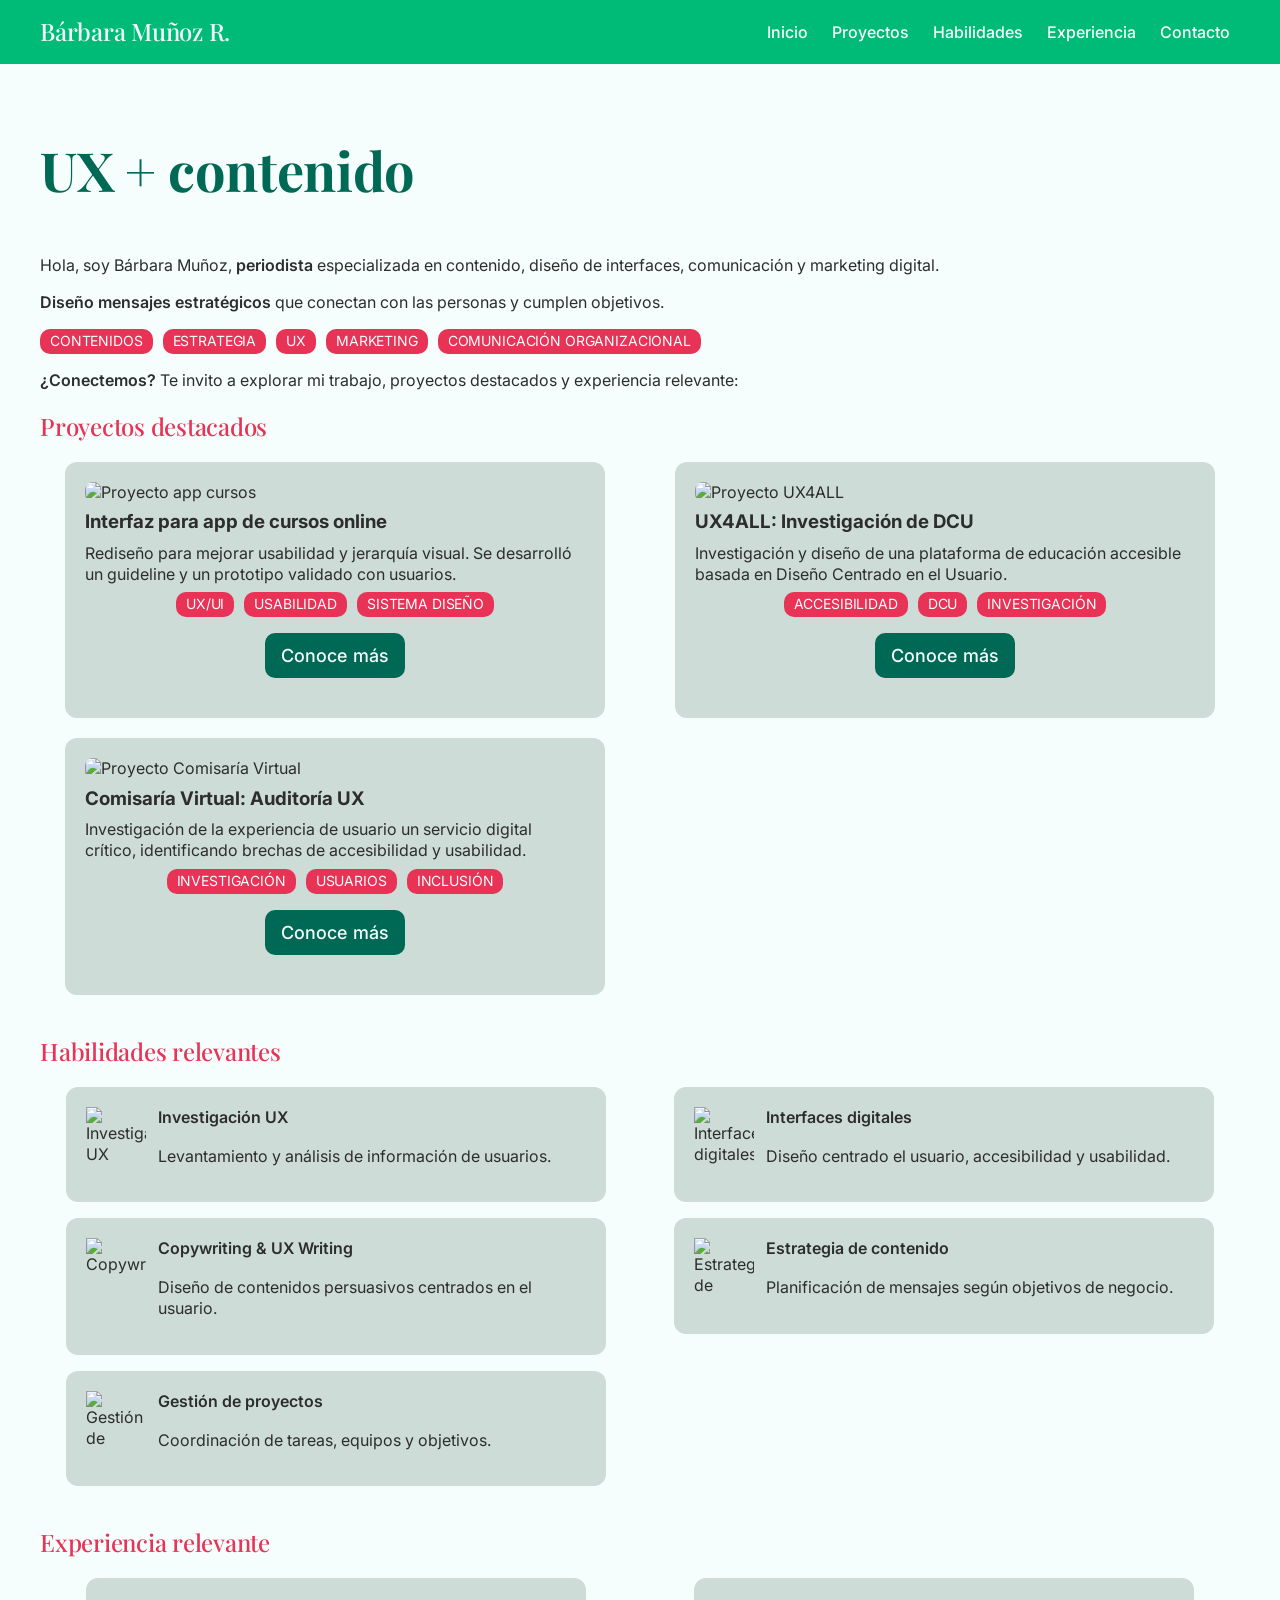
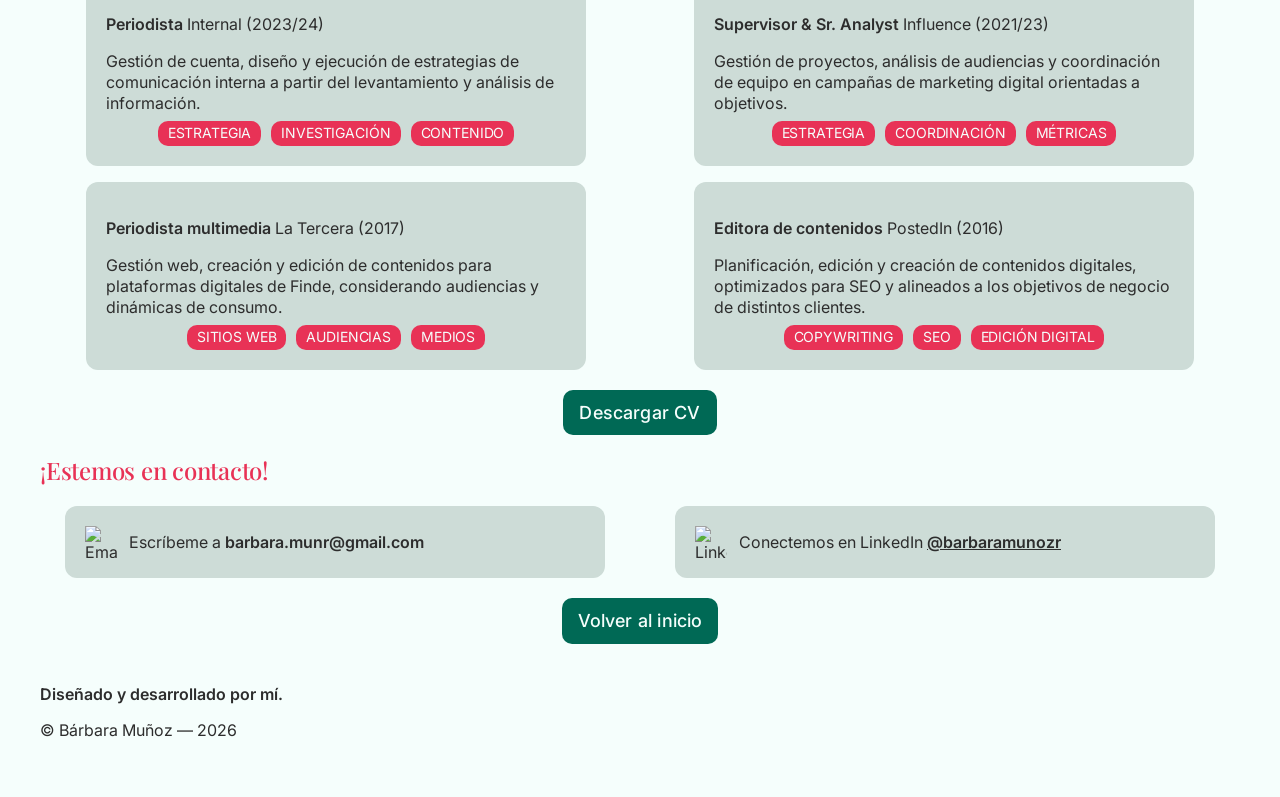
==== index.html @ 56017bea "Add files via upload" ====
<!DOCTYPE html>
<html lang="es">
<head>
    <meta charset="UTF-8">
    <meta name="viewport" content="width=device-width, initial-scale=1.0">

    <link rel="stylesheet" href="/styles.css">

 <link href="https://fonts.googleapis.com/css2?family=Playfair+Display:wght@400;500;600&display=swap" rel="stylesheet">
<link href="https://fonts.googleapis.com/css2?family=Inter:wght@400;500;600&display=swap" rel="stylesheet">
   

    <title>Portafolio de Bárbara Muñoz</title>
</head>


<body>
    <!-- HEADER -->
    <header>

        <h2>Bárbara Muñoz R.</h2>

    <button class="menu-toggle">☰</button>

    <nav class="menu">
        <a href="#">Inicio</a>
        <a href="#proyectos">Proyectos</a>
        <a href="#habilidades">Habilidades</a>
        <a href="#experiencia">Experiencia</a>
        <a href="#contacto">Contacto</a>
    </nav>

    </header>
<br>

    <article class="intro">
        <h1>UX + contenido</h1>
    </article>
        <p>
            Hola, soy Bárbara Muñoz, <strong>periodista</strong> especializada en contenido, diseño de interfaces, comunicación y marketing digital.
        </p>
        <p>
            <strong>Diseño mensajes estratégicos</strong> que conectan con las personas y cumplen objetivos.
        </p>

<ul class="etiquetas">
    <li>CONTENIDOS</li>
    <li>ESTRATEGIA</li>
    <li>UX</li>
    <li>MARKETING</li>
    <li>COMUNICACIÓN ORGANIZACIONAL</li>

</ul>

    <p><strong>¿Conectemos?</strong> Te invito a explorar mi trabajo, proyectos destacados y experiencia relevante:</p>
   


    <!-- PROYECTOS -->
    <section id="proyectos">
        <h2>Proyectos destacados</h2>

        <div class="grid-proyectos">
        <article class="tarjeta-proyecto">
            <img src="/img/modulo5.png" alt="Proyecto app cursos">
            <h3>Interfaz para app de cursos online</h3>
            <p>Rediseño para mejorar usabilidad y jerarquía visual. Se desarrolló un guideline y un prototipo validado con usuarios.</p>
            <ul class="etiquetas">
                <li>UX/UI</li>
                <li>USABILIDAD</li>
                <li>SISTEMA DISEÑO</li>
            </ul>
<button onclick="window.open('https://drive.google.com/file/d/1dMnfABKCxMQILFH2_orsp6224qKNbtXE/view', '_blank')">
  Conoce más
</button>
        </article>


              <article class="tarjeta-proyecto">
            <img src="/img/modulo3.png" alt="Proyecto UX4ALL">
            <h3>UX4ALL: Investigación de DCU</h3>
            <p>Investigación y diseño de una plataforma de educación accesible basada en Diseño Centrado en el Usuario.</p>
            <ul class="etiquetas">
                <li>ACCESIBILIDAD</li>
                <li>DCU</li>
                <li>INVESTIGACIÓN</li>
            </ul>
<button onclick="window.open('https://drive.google.com/file/d/1fn6Yfd3RJwA03Gz-AAXB3MqJQAAsEJdB/view?usp=drive_link', '_blank')">
  Conoce más
</button>
        </article>


        <article class="tarjeta-proyecto">
            <img src="/img/modulo2.png" alt="Proyecto Comisaría Virtual">
            <h3>Comisaría Virtual: Auditoría UX</h3>
            <p>Investigación de la experiencia de usuario un servicio digital crítico, identificando brechas de accesibilidad y usabilidad.</p>
            <ul class="etiquetas">
            <li>INVESTIGACIÓN</li>
                <li>USUARIOS</li>
                <li>INCLUSIÓN</li>
            </ul>
<button onclick="window.open('https://drive.google.com/file/d/1tI32Pw6n34XSpLmzoi57oPA5cVJxkvDn/view?usp=drive_link', '_blank')">
  Conoce más
</button>
        </article>
        </div>
    </section>
<br>
    <section id="habilidades">
        <h2>Habilidades relevantes</h2>
<div class="grid-habilidades">
      
 <article class="tarjeta-habilidad">
            <img src="/img/lupa.png" alt="Investigación UX">

            <div class="texto">
                <p class="nombre">Investigación UX</p>
                <p class="descripcion">Levantamiento y análisis de información de usuarios.</p>
            </div>
        </article>


    <article class="tarjeta-habilidad">
            <img src="/img/interfaz-ux.png" alt="Interfaces digitales">

            <div class="texto">
                <p class="nombre">Interfaces digitales</p>
                <p class="descripcion">Diseño centrado el usuario, accesibilidad y usabilidad.</p>
            </div>
        </article>

        <article class="tarjeta-habilidad">
            <img src="/img/comunicaciones.png" alt="Copywriting">

            <div class="texto">
                <p class="nombre">Copywriting & UX Writing</p>
                <p class="descripcion">Diseño de contenidos persuasivos centrados en el usuario.</p>
            </div>
        </article>

        <article class="tarjeta-habilidad">
            <img src="/img/planificacion.png" alt="Estrategia de contenido">

            <div class="texto">
                <p class="nombre">Estrategia de contenido</p>
                <p class="descripcion">Planificación de mensajes según objetivos de negocio.</p>
            </div>
        </article>

        <article class="tarjeta-habilidad">
            <img src="/img/management.png" alt="Gestión de proyectos">

            <div class="texto">
                <p class="nombre">Gestión de proyectos</p>
                <p class="descripcion">Coordinación de tareas, equipos y objetivos.</p>
            </div>
        </article>
    </div>
</section>
<BR>

    <!-- EXPERIENCIA -->
    <section id="experiencia">
        <h2>Experiencia relevante</h2>

        <div class="grid-experiencia">
            <article class="tarjeta tarjeta-experiencia">
        <p class="experiencia-titulo">

    Periodista <span>Internal (2023/24)</span>
        </p>
            <p>Gestión de cuenta, diseño y ejecución de estrategias de comunicación interna a partir del levantamiento y análisis de información.</p>
            <ul class="etiquetas">
                <li>ESTRATEGIA</li>
                <li>INVESTIGACIÓN</li>
                <li>CONTENIDO</li>
            </ul>
        </article>

            <article class="tarjeta tarjeta-experiencia">
        <p class="experiencia-titulo">

            Supervisor & Sr. Analyst <span>Influence (2021/23)</span></p>
            <p>Gestión de proyectos, análisis de audiencias y coordinación de equipo en campañas de marketing digital orientadas a objetivos.</p>
            <ul class="etiquetas">
                <li>ESTRATEGIA</li>
                <li>COORDINACIÓN</li>
                <li>MÉTRICAS</li>
            </ul>
        </article>

            <article class="tarjeta tarjeta-experiencia">
        <p class="experiencia-titulo">

            Periodista multimedia <span>La Tercera (2017)</span></p>
            <p>Gestión web, creación y edición de contenidos para plataformas digitales de Finde, considerando audiencias y dinámicas de consumo.</p>
            <ul class="etiquetas">
                <li>SITIOS WEB</li>
                <li>AUDIENCIAS</li>
                <li>MEDIOS</li>
            </ul>
        </article>

            <article class="tarjeta tarjeta-experiencia">
        <p class="experiencia-titulo">

            Editora de contenidos <span>PostedIn (2016)</span></p>
            <p>Planificación, edición y creación de contenidos digitales, optimizados para SEO y alineados a los objetivos de negocio de distintos clientes.</p>
            <ul class="etiquetas">
                <li>COPYWRITING</li>
                <li>SEO</li>
                <li>EDICIÓN DIGITAL</li>
            </ul>
        </article>
        </div>
    </section>

    <section>
<button onclick="location.href='https://drive.google.com/file/d/1GNaM09VNSzT05lglBmYR1rgbzAfA92Ha/view?usp=drive_link'" target="_blank">
  Descargar CV
</button>
    </section>

    <!-- CONTACTO -->

<section id="contacto">
    <h2>¡Estemos en contacto!</h2>

    <div class="grid-contacto">

        <article class="tarjeta-contacto">
            <img src="/img/gmail.png" alt="Email">
            <p>Escríbeme a <b>barbara.munr@gmail.com</b></p>
        </article>

        <article class="tarjeta-contacto">
            <img src="/img/LI-In-Bug.png" alt="LinkedIn">
            <p>
                Conectemos en LinkedIn 
                <a href="https://www.linkedin.com/in/barbaramunozr/" target="_blank">
                    <b><u>@barbaramunozr</u></b>
                </a>
            </p>
        </article>

    </div>
</section>

<button onclick="window.scrollTo(0, 0)">Volver al inicio</button>


    <!-- FOOTER -->
    <footer>

        <p><strong>Diseñado y desarrollado por mí.</strong></p>
        <p>© Bárbara Muñoz — 2026</p>
    </footer>


<script>
    const toggle = document.querySelector(".menu-toggle");
    const menu = document.querySelector(".menu");

    toggle.addEventListener("click", () => {
        menu.classList.toggle("active");
    });
</script>

</body>
</html>
---- styles.css ----
/* Body*/ 

body {
  font-family: "Inter", sans-serif;
  font-size: 16px;
  font-weight: 400;
  line-height: 1.3;
  color: #2D2D2D; 
  background-color: #F5FEFC;
margin: 0;
  min-height: 100vh;

  padding: 64px 16px 40px 16px;
 box-sizing: border-box;    
}

@media (min-width: 768px) {
  body {
    padding: 64px 40px 40px 40px;
  }
}


.b1 {
    font-family: "Inter", sans-serif;
    font-size: 16px;
    font-weight: 600; /* semibold */
    line-height: 1.3;
    letter-spacing: 0;
    color: #2D2D2D;
}

/* Header*/ 

header {
    position: fixed;
    top: 0;
    left: 0;
    width: 100%;
    height: 64px;
    background-color: #00bb77;
    z-index: 100;
    padding-left: 40px;     
    padding-right: 40px;
    box-sizing: border-box; 
    

        display: flex;
    align-items: center;
    justify-content: space-between;
    margin-bottom: 50px;


}

.menu a {
    color: #F5FEFC;
    text-decoration: none;
    font-weight: 500;
    padding: 6px 10px;
    border-radius: 8px;
    transition: all 0.2s ease-in-out;

}

.menu a:hover {
    background-color: #FF7D94;
    color: white;
}

.menu a:active {
    background-color: #00BB77;
    transform: translateY(0px);
}

.menu-toggle {
    display: none;
    font-size: 24px;
    background: none;
    color: white;
}




@media (max-width: 768px) {

    .menu {
        position: absolute;
        top: 64px;
        left: 0;
        width: 100%;
        background-color: #00bb77;

        flex-direction: column;
        align-items: center;
        gap: 16px;

        padding: 20px 0;

        display: none; /* oculto */
    }

    .menu.active {
        display: flex;
    }

    .menu-toggle {
        display: block;
    }
}


header h2 {
    color: #F5FEFC;
}


/* Intro*/ 

.intro {
  font-family: "Playfair Display", serif;
  font-size: 36px;
  font-weight: 600;
  line-height: 1.5;
  letter-spacing: -0.01em;
  color: #006955; 

}

/* Tipografía*/ 

h2, .titulo-seccion {
  font-family: "Playfair Display", serif;
  font-size: 24px;
  font-weight: 500;
  line-height: 1.3;
  letter-spacing: -0.01em;
  color: #E83256;

}

b, strong {
  font-weight: 600;
}

.etiquetas {
    list-style: none;
    padding: 0;
    margin: 0;

    display: flex;
    flex-wrap: wrap;
    gap: 10px;
}
.etiquetas li {
    font-family: "Inter", sans-serif;
    font-size: 14px;
    font-weight: 400;
    line-height: 1.2;
    letter-spacing: -0.01em;

    background-color: #E83256;
    color: #F5FEFC;

    padding: 4px 10px;
    border-radius: 10px;

    display: inline-flex;
    align-items: center;
    justify-content: center;
}
button {
  font-family: "Inter", sans-serif;
  font-size: 18px;
  font-weight: 500;
  line-height: 1.4;
  letter-spacing: 0.01em;

  background-color: #006955;
  color: #F5FEFC;

  border: none;
  padding: 10px 16px;
  border-radius: 10px;

  cursor: pointer;

  transition: all 0.2s ease-in-out;
}

button:hover {
  background-color: #FF7D94;
  transform: translateY(-2px);
}

button:active {
  background-color: #00BB77;
  transform: translateY(0px);
}

.grid-proyectos,
.grid-habilidades,
.grid-experiencia {
    gap: 20px;
        align-items: start;

}



/* Proyectos*/ 


.grid-proyectos {
    display: grid;
    grid-template-columns: repeat(auto-fit, minmax(280px, 1fr));
    gap: 20px;
}

@media (min-width: 768px) {
    .grid-proyectos {
        grid-template-columns: 1fr 1fr;
    }
}

.tarjeta-proyecto {
    background-color: #CDDCD7;

    width: 100%;
        max-width: 500px;
margin: 0 auto;

    border-radius: 12px;
    padding: 20px;

 display: flex;
    flex-direction: column;
    gap: 8px;
    
    
}

.tarjeta-proyecto h3 {
    margin: 0;
}

.tarjeta-proyecto p {
    margin: 0;
}
.tarjeta-proyecto button {
    width: fit-content;
        margin-top: 8px;
    align-self: center;

}

.tarjeta-proyecto img {
    width: 100%;
    height: 100%;
    object-fit: cover;
    border-radius: 8px;
}

.tarjeta-proyecto .etiquetas {
    justify-content: center;
}

/* Habilidades*/

.grid-habilidades {
    display: grid;
    grid-template-columns: 1fr;
    gap: 16px;
}
@media (min-width: 768px) {
    .grid-habilidades {
        grid-template-columns: 1fr 1fr;
    }
}
.tarjeta-habilidad {
    background-color: #CDDCD7;
    width: 100%;
            max-width: 500px;
margin: 0 auto;


    display: flex;
 align-items: flex-start;
     gap: 12px;

    padding: 20px;          
    border-radius: 12px;   
     
    
}

.tarjeta-habilidad img {
    width: 60px;
    height: 60px;
    flex-shrink: 0;
}

.tarjeta-habilidad .texto {
    display: flex;
    flex-direction: column;
    gap: 2px;
}

.tarjeta-habilidad .nombre {
    font-family: "Inter", sans-serif;
    font-size: 16px;
    font-weight: 600;
    line-height: 1.3;
    margin: 0;
    color: #2D2D2D;
}




/* Experiencia */

.experiencia-titulo {
    font-family: "Inter", sans-serif;
    font-size: 16px;
    font-weight: 600;
    line-height: 1.3;
    
}

.experiencia-titulo span {
    font-weight: 400;
    
}

.tarjeta-experiencia .experiencia-titulo {
    margin-bottom: 8px;
    
}

.grid-experiencia {
    display: grid;
    grid-template-columns: 1fr;
    gap: 16px;

}

@media (min-width: 768px) {
    .grid-experiencia {
        grid-template-columns: 1fr 1fr;
    }
}

.tarjeta {
    background-color: #CDDCD7;
    width: 100%;
        max-width: 500px;
margin: 0 auto;

    border-radius: 12px;
    padding: 20px;

    box-sizing: border-box;
}

.tarjeta-experiencia p {
    margin-bottom: 8px;
}

.tarjeta-experiencia .etiquetas {
    margin-top: 8px;
    justify-content: center;
}

section button {
    display: block;
    margin: 20px auto;
}


/* Contacto */

.grid-contacto {
    display: grid;
    grid-template-columns: 1fr;
    gap: 20px;
}

@media (min-width: 768px) {
    .grid-contacto {
        grid-template-columns: 1fr 1fr;
    }
}

.tarjeta-contacto {
    background-color: #CDDCD7;
    border-radius: 12px;
    padding: 20px;

    display: flex;
    align-items: center;
    gap: 12px;

    width: 100%;
    max-width: 500px;
    margin: 0 auto;
}

.tarjeta-contacto img {
    width: 32px;
    height: 32px;
}

.tarjeta-contacto p {
    margin: 0;
}

.tarjeta-contacto a {
    color: inherit;
    text-decoration: none;
    transition: color 0.2s ease;
}

.tarjeta-contacto a:hover {
    color: #FF7D94;
}

/* botón volver */


body > button {
    display: block;
    margin: 20px auto;
}

footer {
    margin-top: 40px;
}
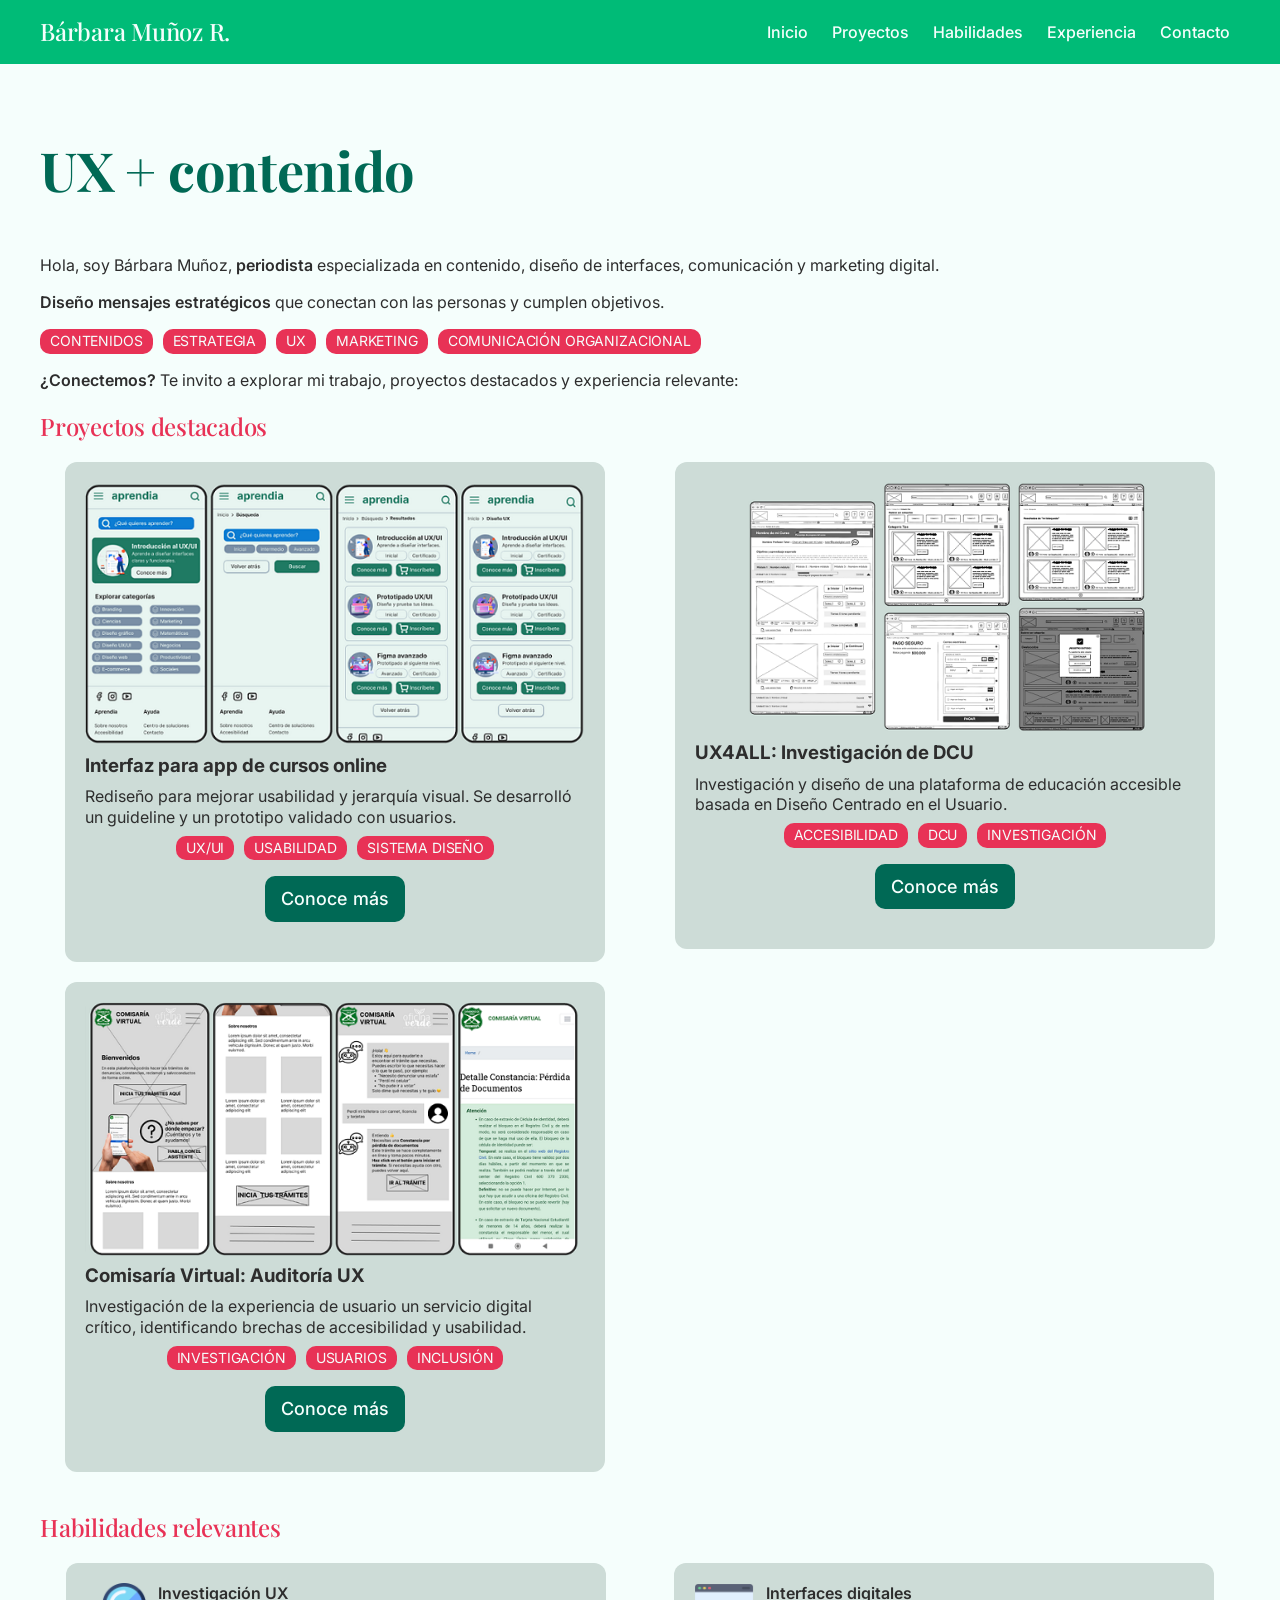
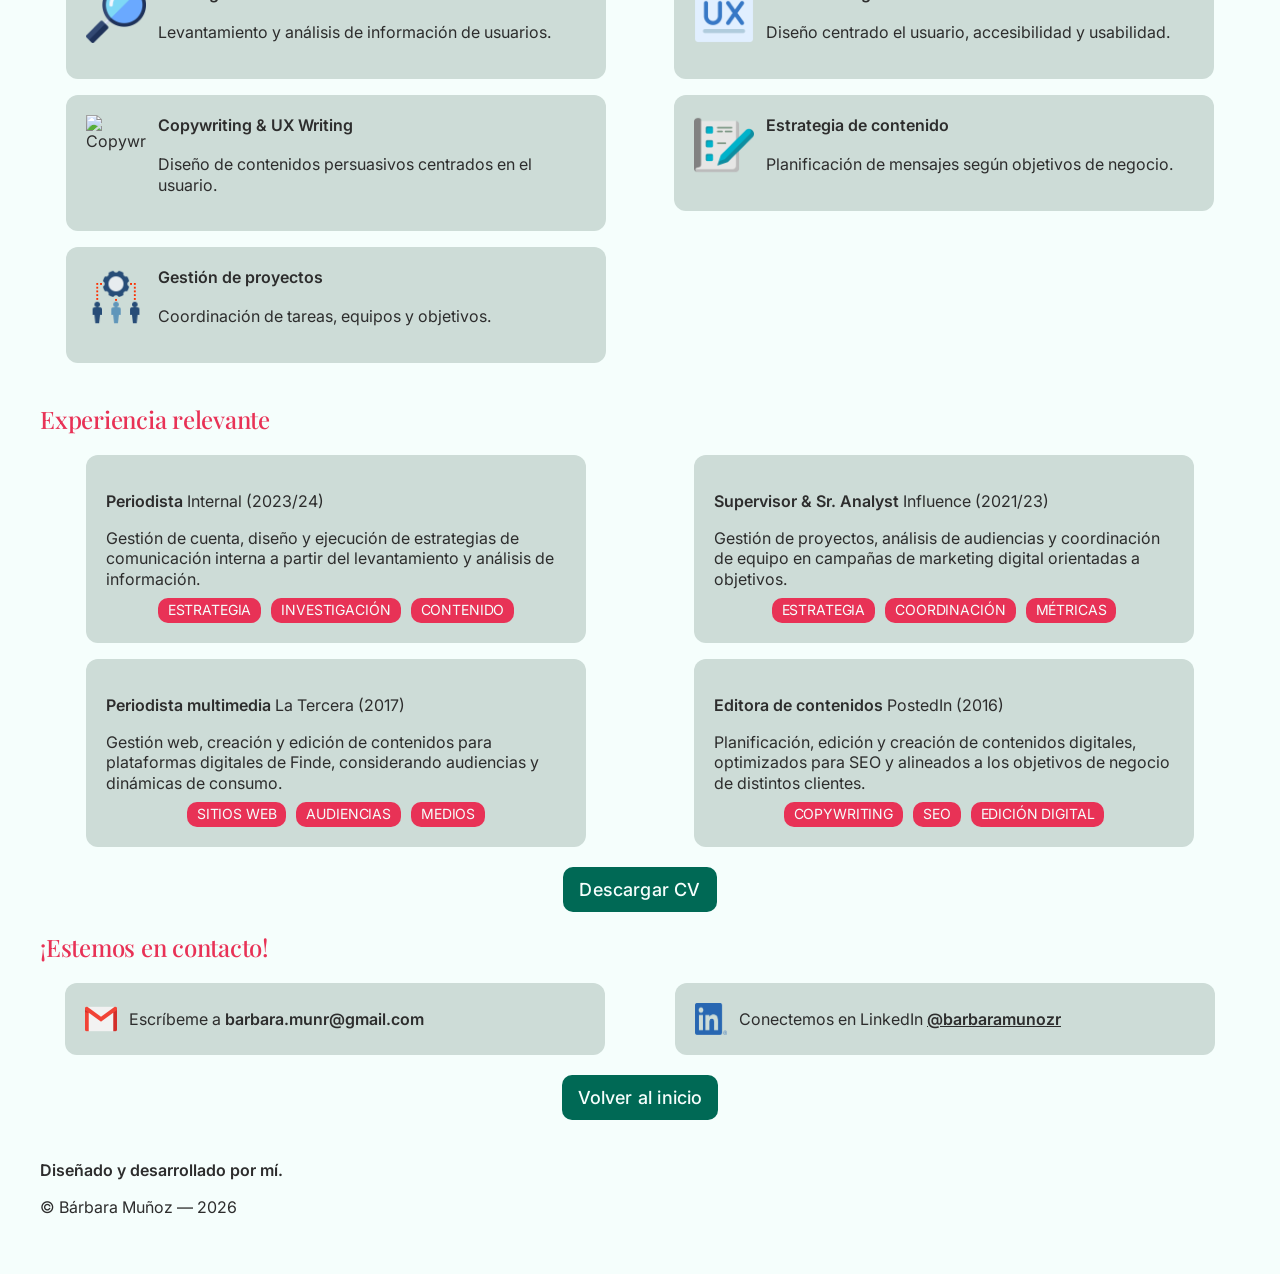
==== commit 55955851: "index.html" ====
--- a/index.html
+++ b/index.html
@@ -4,7 +4,7 @@
     <meta charset="UTF-8">
     <meta name="viewport" content="width=device-width, initial-scale=1.0">
 
-    <link rel="stylesheet" href="/styles.css">
+    <link rel="stylesheet" href="styles.css">
 
  <link href="https://fonts.googleapis.com/css2?family=Playfair+Display:wght@400;500;600&display=swap" rel="stylesheet">
 <link href="https://fonts.googleapis.com/css2?family=Inter:wght@400;500;600&display=swap" rel="stylesheet">
@@ -62,7 +62,7 @@
 
         <div class="grid-proyectos">
         <article class="tarjeta-proyecto">
-            <img src="/img/modulo5.png" alt="Proyecto app cursos">
+            <img src="modulo5.png" alt="Proyecto app cursos">
             <h3>Interfaz para app de cursos online</h3>
             <p>Rediseño para mejorar usabilidad y jerarquía visual. Se desarrolló un guideline y un prototipo validado con usuarios.</p>
             <ul class="etiquetas">
@@ -77,7 +77,7 @@
 
 
               <article class="tarjeta-proyecto">
-            <img src="/img/modulo3.png" alt="Proyecto UX4ALL">
+            <img src="modulo3.png" alt="Proyecto UX4ALL">
             <h3>UX4ALL: Investigación de DCU</h3>
             <p>Investigación y diseño de una plataforma de educación accesible basada en Diseño Centrado en el Usuario.</p>
             <ul class="etiquetas">
@@ -92,7 +92,7 @@
 
 
         <article class="tarjeta-proyecto">
-            <img src="/img/modulo2.png" alt="Proyecto Comisaría Virtual">
+            <img src="modulo2.png" alt="Proyecto Comisaría Virtual">
             <h3>Comisaría Virtual: Auditoría UX</h3>
             <p>Investigación de la experiencia de usuario un servicio digital crítico, identificando brechas de accesibilidad y usabilidad.</p>
             <ul class="etiquetas">
@@ -112,7 +112,7 @@
 <div class="grid-habilidades">
       
  <article class="tarjeta-habilidad">
-            <img src="/img/lupa.png" alt="Investigación UX">
+            <img src="lupa.png" alt="Investigación UX">
 
             <div class="texto">
                 <p class="nombre">Investigación UX</p>
@@ -122,7 +122,7 @@
 
 
     <article class="tarjeta-habilidad">
-            <img src="/img/interfaz-ux.png" alt="Interfaces digitales">
+            <img src="interfaz-ux.png" alt="Interfaces digitales">
 
             <div class="texto">
                 <p class="nombre">Interfaces digitales</p>
@@ -140,7 +140,7 @@
         </article>
 
         <article class="tarjeta-habilidad">
-            <img src="/img/planificacion.png" alt="Estrategia de contenido">
+            <img src="planificacion.png" alt="Estrategia de contenido">
 
             <div class="texto">
                 <p class="nombre">Estrategia de contenido</p>
@@ -149,7 +149,7 @@
         </article>
 
         <article class="tarjeta-habilidad">
-            <img src="/img/management.png" alt="Gestión de proyectos">
+            <img src="management.png" alt="Gestión de proyectos">
 
             <div class="texto">
                 <p class="nombre">Gestión de proyectos</p>
@@ -230,12 +230,12 @@
     <div class="grid-contacto">
 
         <article class="tarjeta-contacto">
-            <img src="/img/gmail.png" alt="Email">
+            <img src="gmail.png" alt="Email">
             <p>Escríbeme a <b>barbara.munr@gmail.com</b></p>
         </article>
 
         <article class="tarjeta-contacto">
-            <img src="/img/LI-In-Bug.png" alt="LinkedIn">
+            <img src="LI-In-Bug.png" alt="LinkedIn">
             <p>
                 Conectemos en LinkedIn 
                 <a href="https://www.linkedin.com/in/barbaramunozr/" target="_blank">
@@ -268,4 +268,4 @@
 </script>
 
 </body>
-</html>+</html>
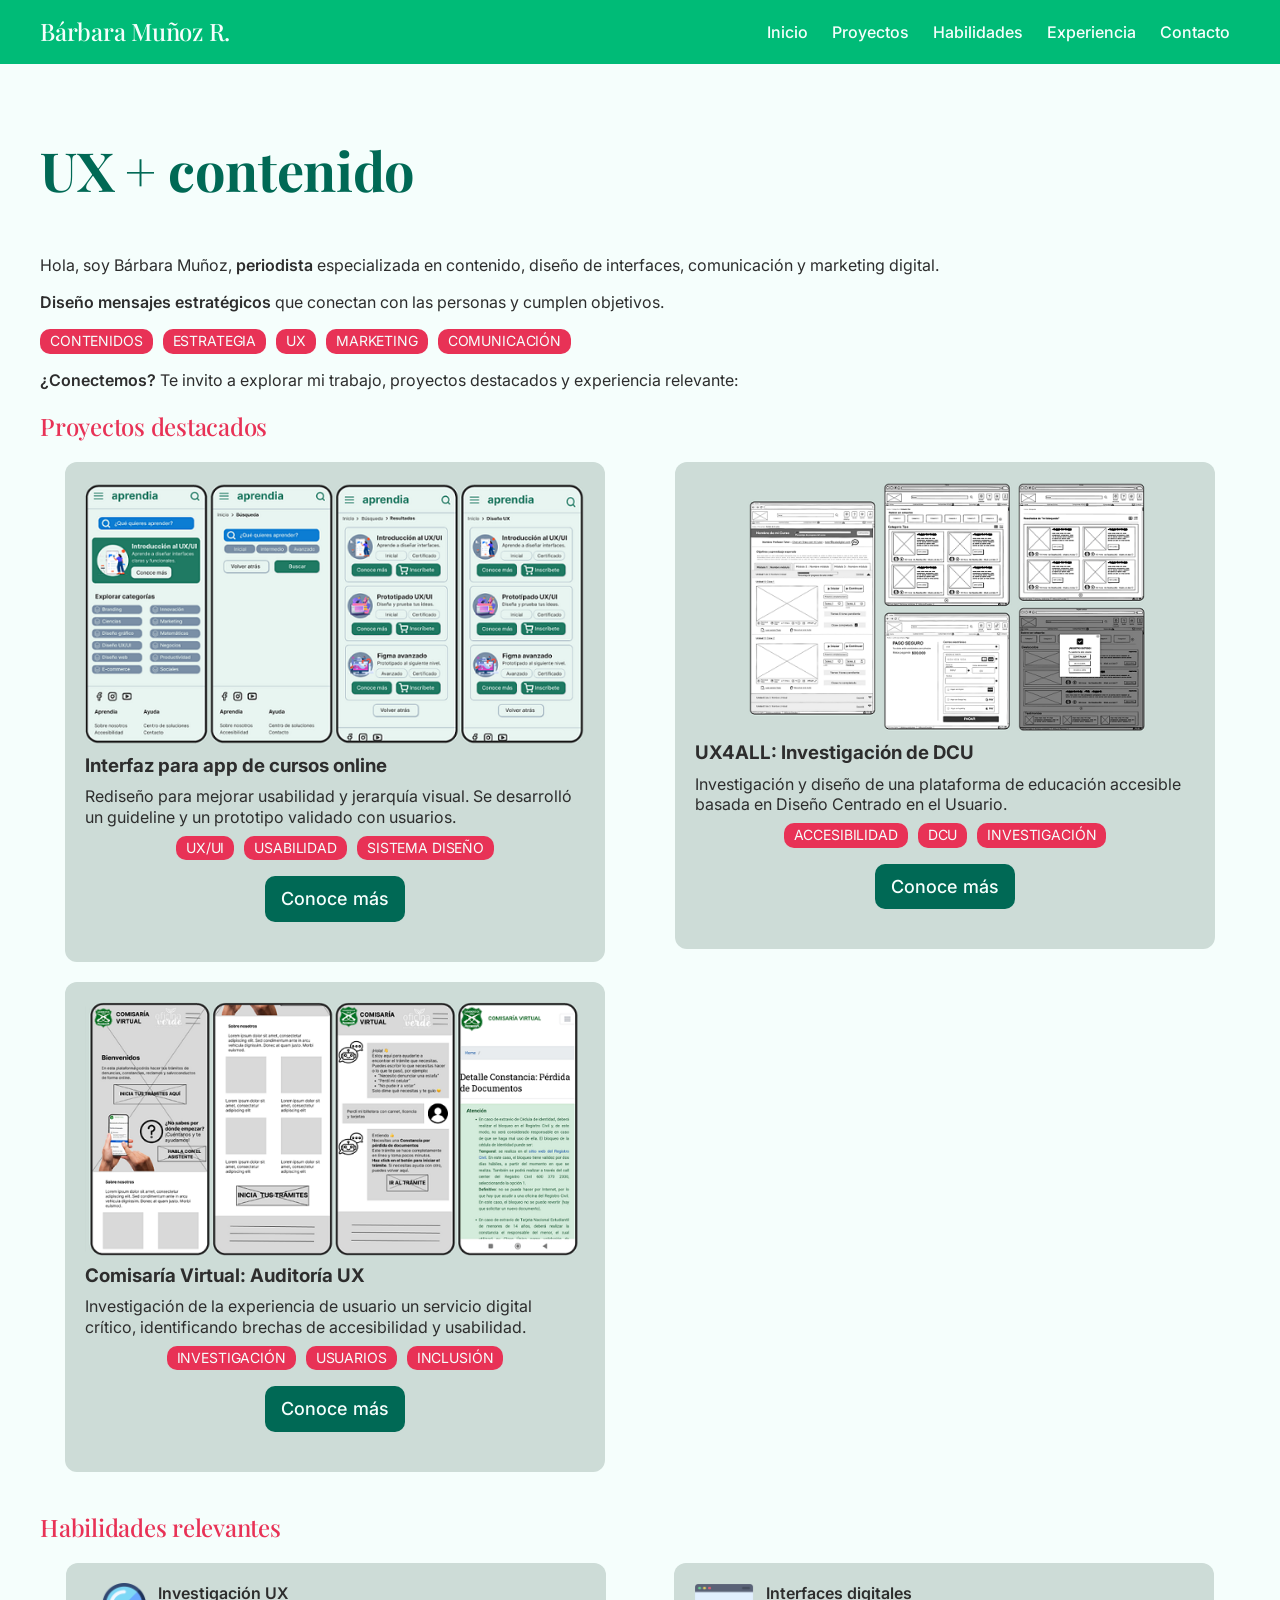
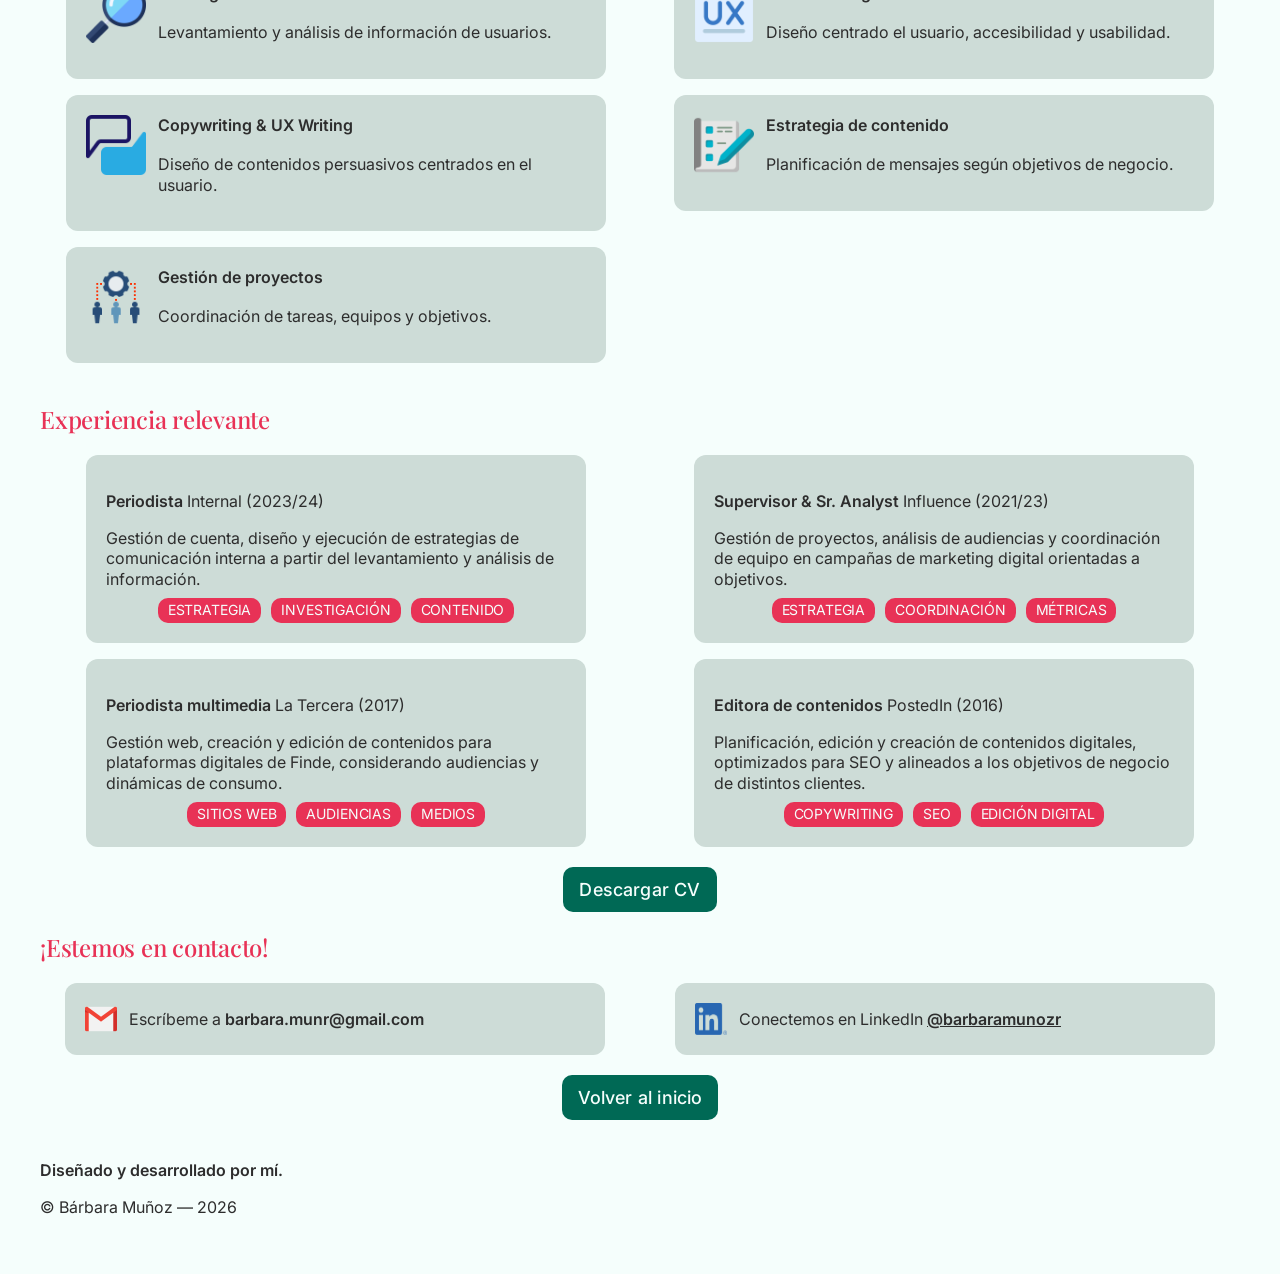
==== commit cd383653: "index.html" ====
--- a/index.html
+++ b/index.html
@@ -48,7 +48,7 @@
     <li>ESTRATEGIA</li>
     <li>UX</li>
     <li>MARKETING</li>
-    <li>COMUNICACIÓN ORGANIZACIONAL</li>
+    <li>COMUNICACIÓN</li>
 
 </ul>
 
@@ -131,7 +131,7 @@
         </article>
 
         <article class="tarjeta-habilidad">
-            <img src="/img/comunicaciones.png" alt="Copywriting">
+            <img src="comunicaciones.png" alt="Copywriting">
 
             <div class="texto">
                 <p class="nombre">Copywriting & UX Writing</p>
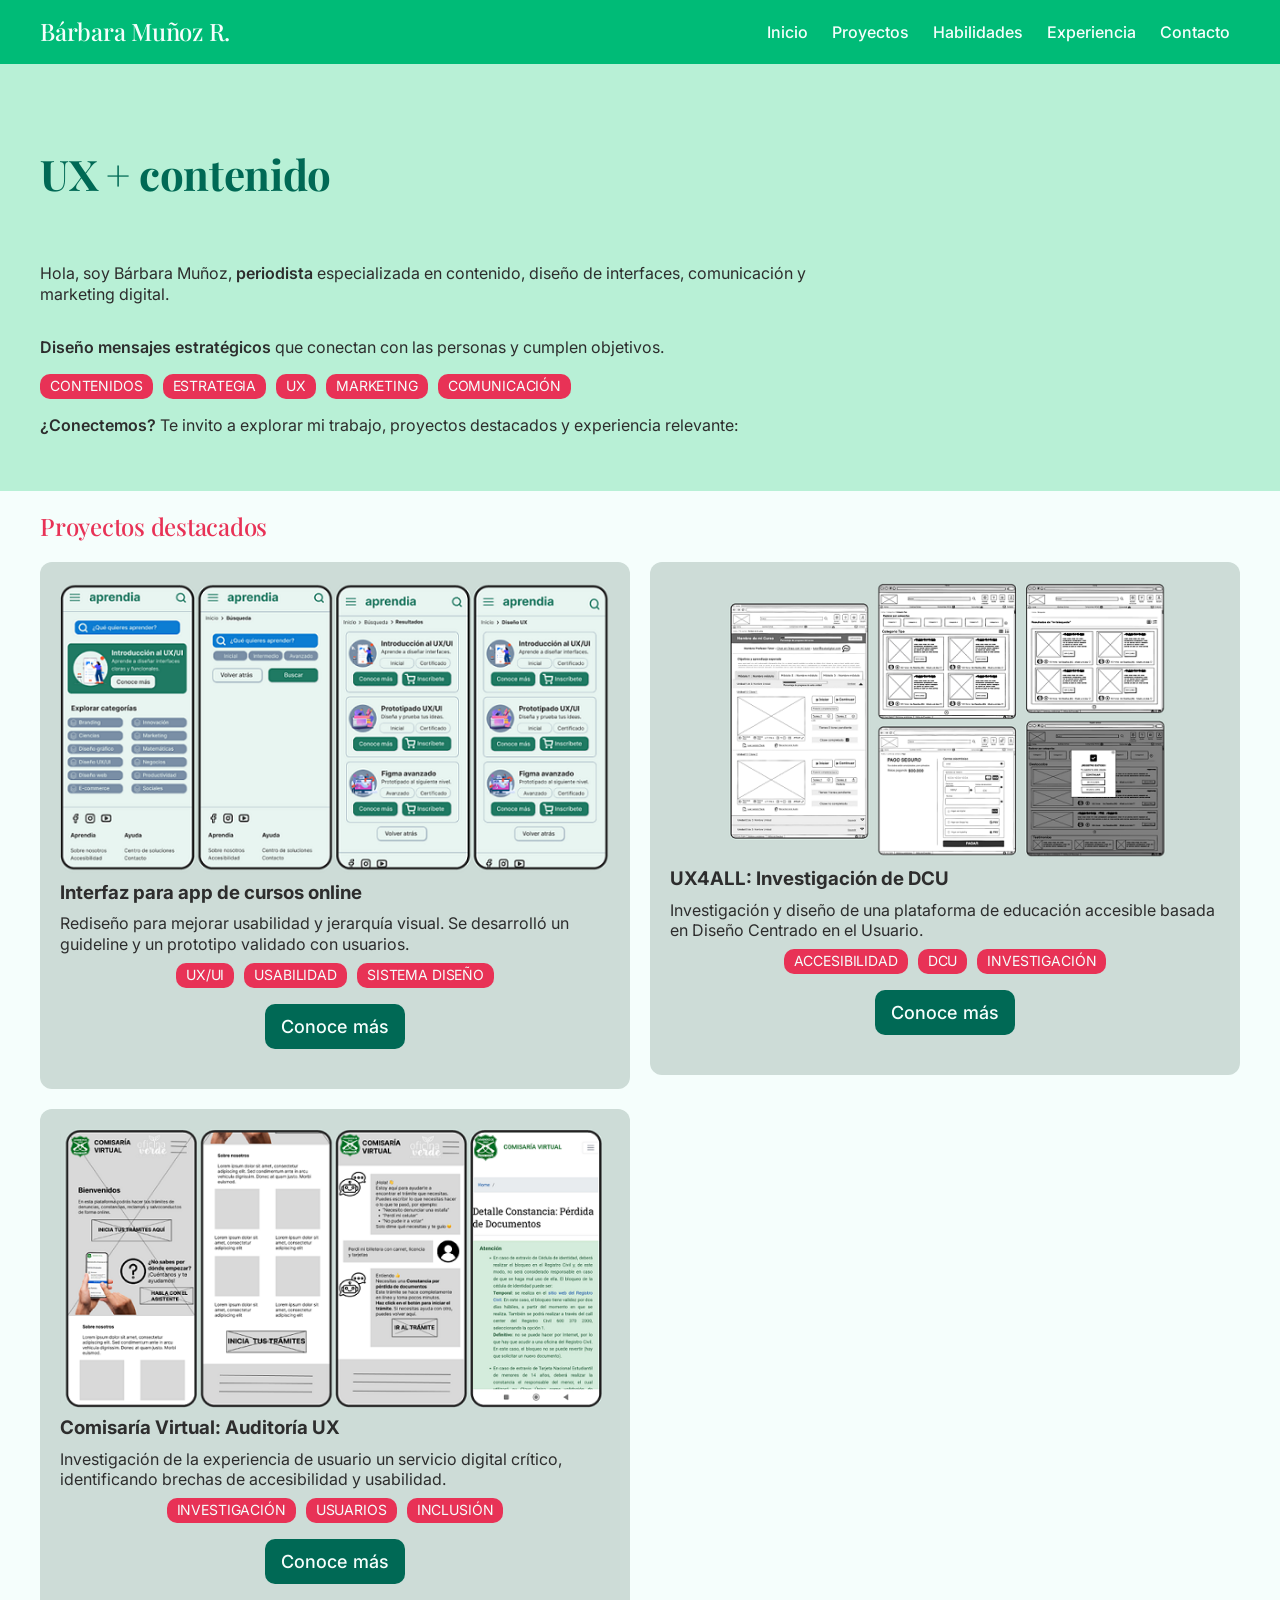
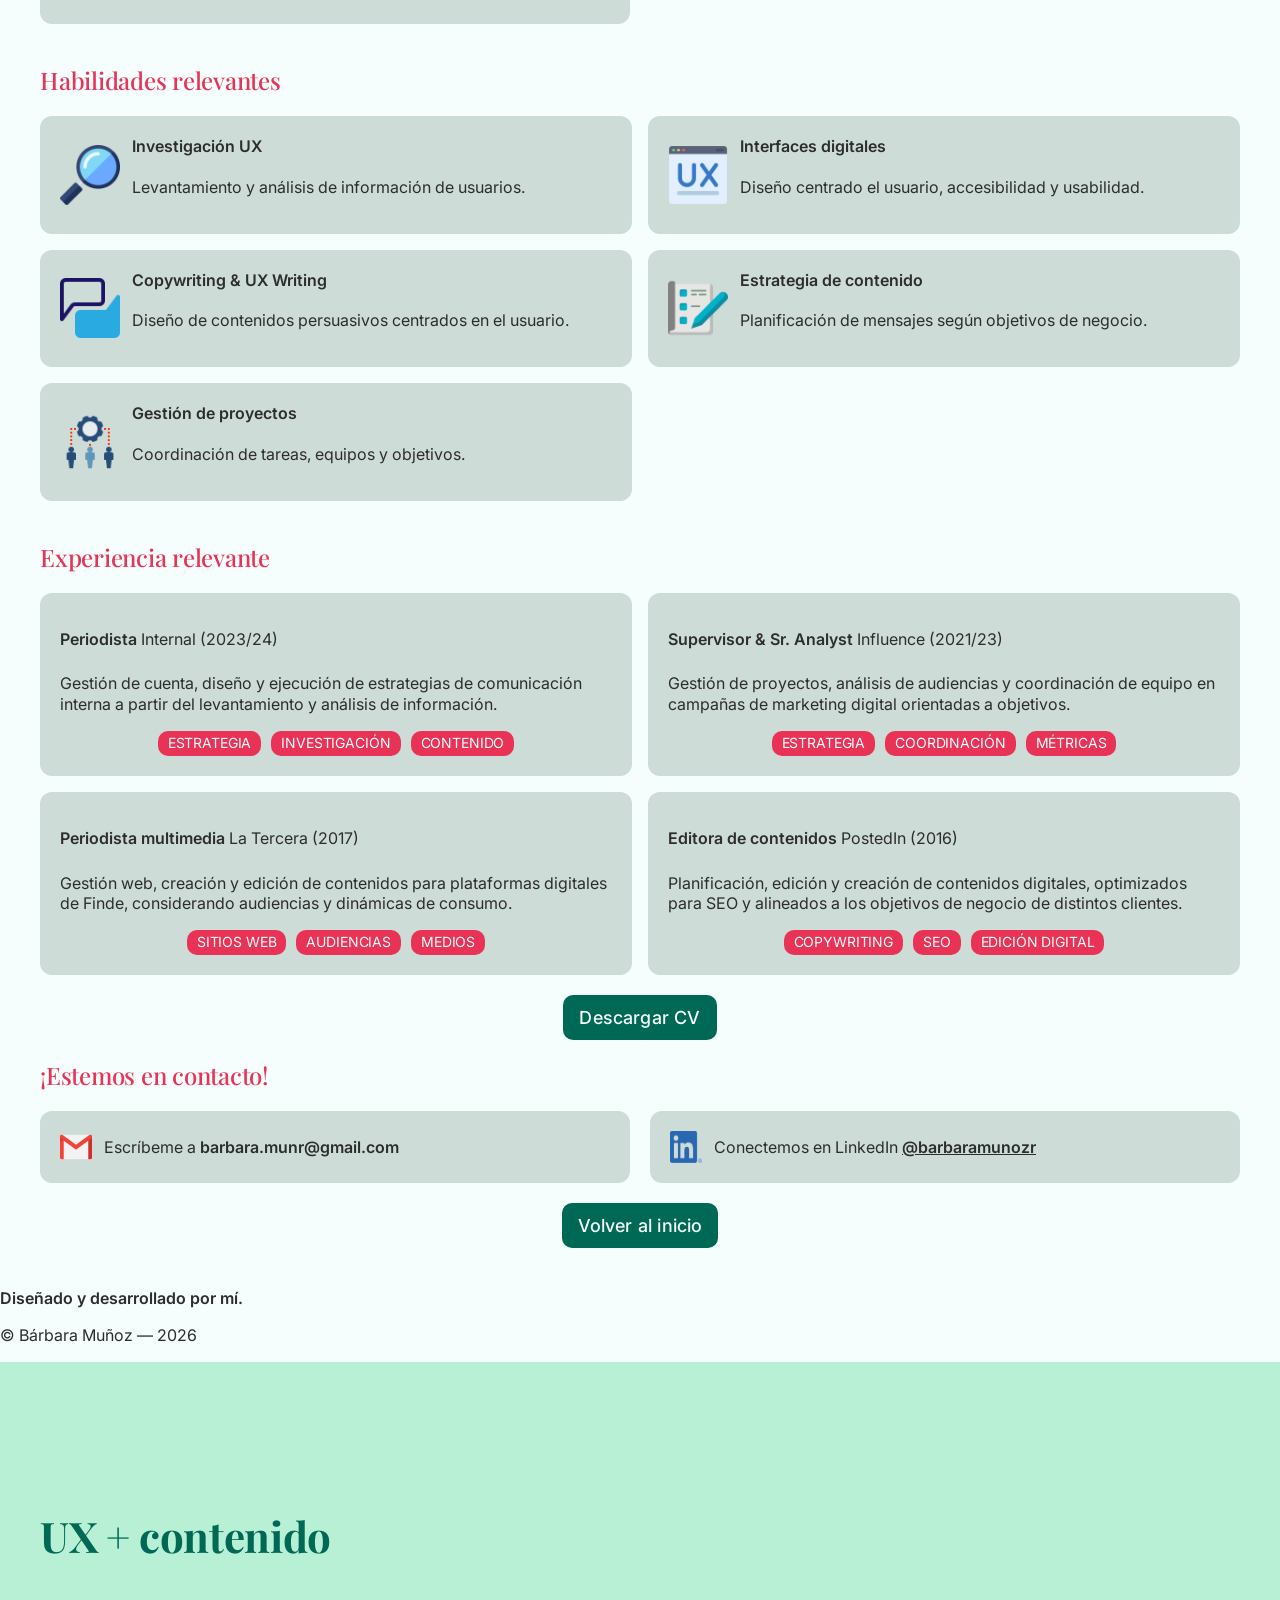
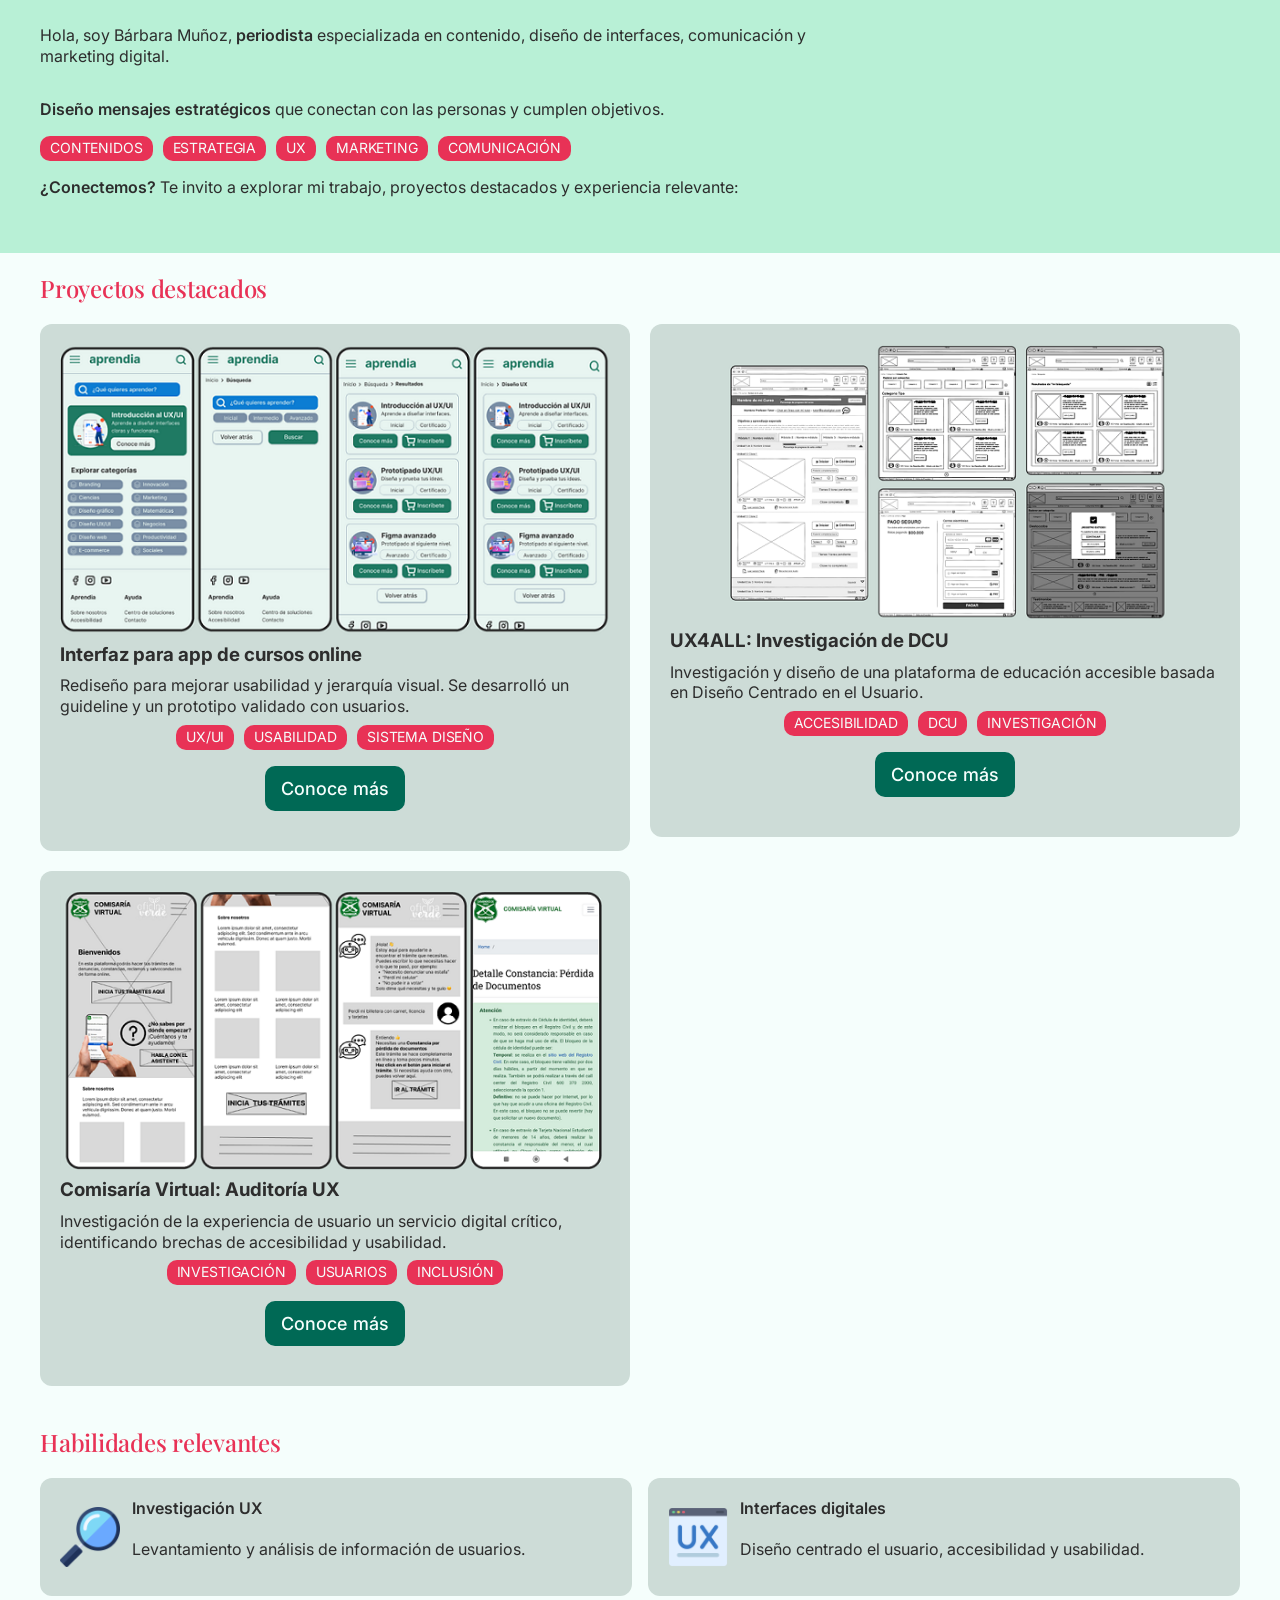
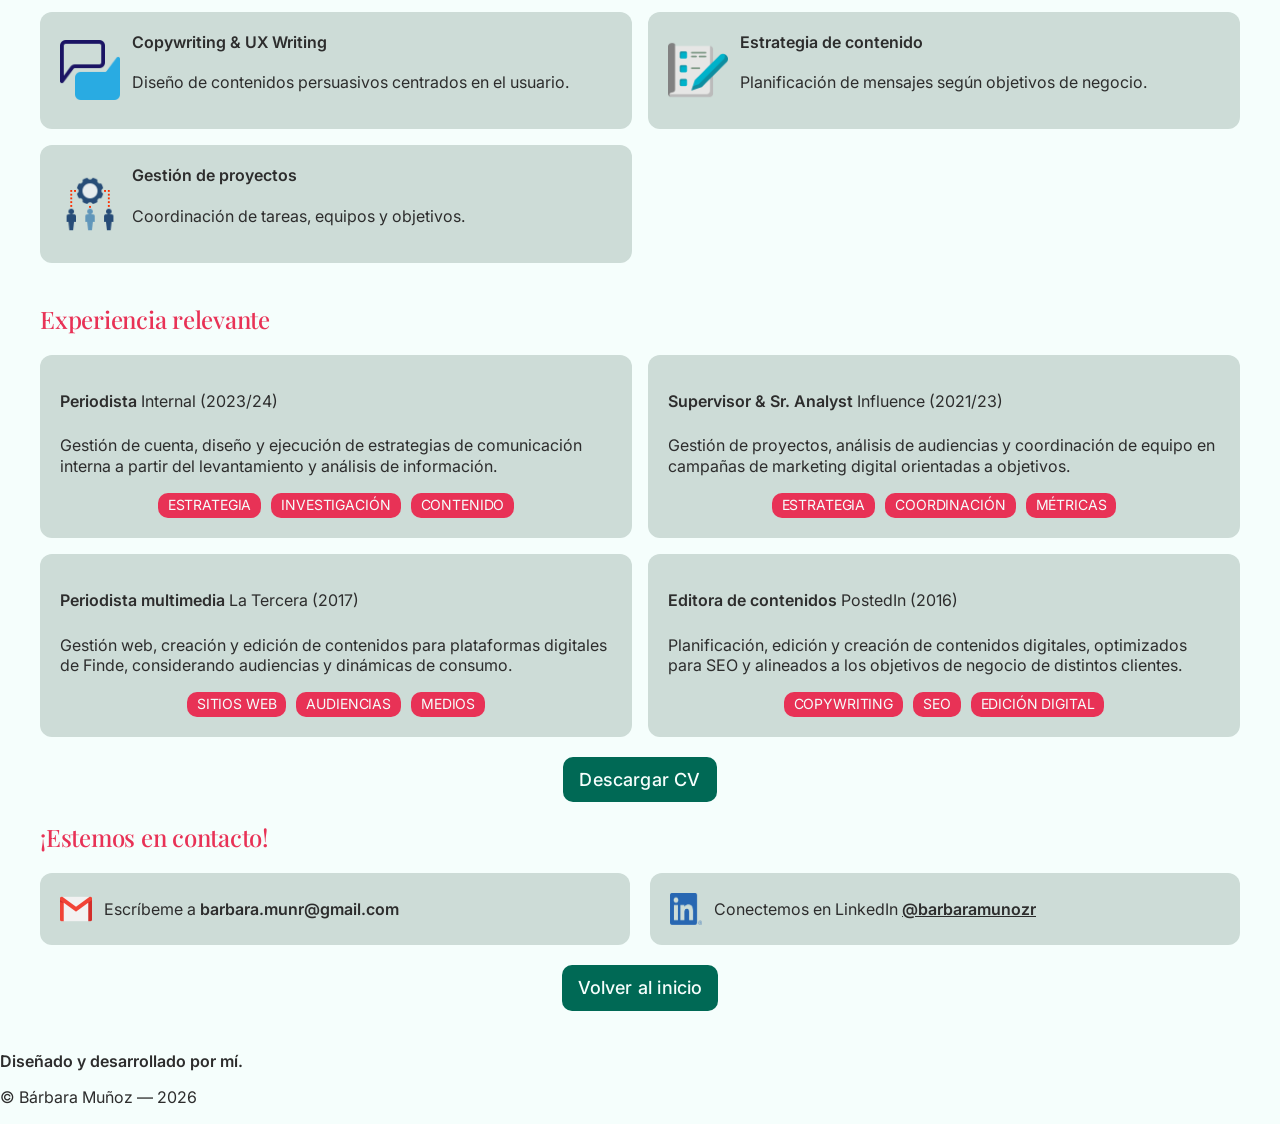
==== commit 12a36f66: "index.html" ====
--- a/index.html
+++ b/index.html
@@ -31,7 +31,8 @@
     </nav>
 
     </header>
-<br>
+<section class="bloque-superior">
+
 
     <article class="intro">
         <h1>UX + contenido</h1>
@@ -54,7 +55,7 @@
 
     <p><strong>¿Conectemos?</strong> Te invito a explorar mi trabajo, proyectos destacados y experiencia relevante:</p>
    
-
+</section>
 
     <!-- PROYECTOS -->
     <section id="proyectos">
@@ -269,3 +270,275 @@
 
 </body>
 </html>
+<!DOCTYPE html>
+<html lang="es">
+<head>
+    <meta charset="UTF-8">
+    <meta name="viewport" content="width=device-width, initial-scale=1.0">
+
+    <link rel="stylesheet" href="styles.css">
+
+ <link href="https://fonts.googleapis.com/css2?family=Playfair+Display:wght@400;500;600&display=swap" rel="stylesheet">
+<link href="https://fonts.googleapis.com/css2?family=Inter:wght@400;500;600&display=swap" rel="stylesheet">
+   
+
+    <title>Portafolio de Bárbara Muñoz</title>
+</head>
+
+
+<body>
+    <!-- HEADER -->
+    <header>
+
+        <h2>Bárbara Muñoz R.</h2>
+
+    <button class="menu-toggle">☰</button>
+
+    <nav class="menu">
+        <a href="#">Inicio</a>
+        <a href="#proyectos">Proyectos</a>
+        <a href="#habilidades">Habilidades</a>
+        <a href="#experiencia">Experiencia</a>
+        <a href="#contacto">Contacto</a>
+    </nav>
+
+    </header>
+<section class="bloque-superior">
+
+
+    <article class="intro">
+        <h1>UX + contenido</h1>
+    </article>
+        <p>
+            Hola, soy Bárbara Muñoz, <strong>periodista</strong> especializada en contenido, diseño de interfaces, comunicación y marketing digital.
+        </p>
+        <p>
+            <strong>Diseño mensajes estratégicos</strong> que conectan con las personas y cumplen objetivos.
+        </p>
+
+<ul class="etiquetas">
+    <li>CONTENIDOS</li>
+    <li>ESTRATEGIA</li>
+    <li>UX</li>
+    <li>MARKETING</li>
+    <li>COMUNICACIÓN</li>
+
+</ul>
+
+    <p><strong>¿Conectemos?</strong> Te invito a explorar mi trabajo, proyectos destacados y experiencia relevante:</p>
+   
+</section>
+
+    <!-- PROYECTOS -->
+    <section id="proyectos">
+        <h2>Proyectos destacados</h2>
+
+        <div class="grid-proyectos">
+        <article class="tarjeta-proyecto">
+            <img src="modulo5.png" alt="Proyecto app cursos">
+            <h3>Interfaz para app de cursos online</h3>
+            <p>Rediseño para mejorar usabilidad y jerarquía visual. Se desarrolló un guideline y un prototipo validado con usuarios.</p>
+            <ul class="etiquetas">
+                <li>UX/UI</li>
+                <li>USABILIDAD</li>
+                <li>SISTEMA DISEÑO</li>
+            </ul>
+<button onclick="window.open('https://drive.google.com/file/d/1dMnfABKCxMQILFH2_orsp6224qKNbtXE/view', '_blank')">
+  Conoce más
+</button>
+        </article>
+
+
+              <article class="tarjeta-proyecto">
+            <img src="modulo3.png" alt="Proyecto UX4ALL">
+            <h3>UX4ALL: Investigación de DCU</h3>
+            <p>Investigación y diseño de una plataforma de educación accesible basada en Diseño Centrado en el Usuario.</p>
+            <ul class="etiquetas">
+                <li>ACCESIBILIDAD</li>
+                <li>DCU</li>
+                <li>INVESTIGACIÓN</li>
+            </ul>
+<button onclick="window.open('https://drive.google.com/file/d/1fn6Yfd3RJwA03Gz-AAXB3MqJQAAsEJdB/view?usp=drive_link', '_blank')">
+  Conoce más
+</button>
+        </article>
+
+
+        <article class="tarjeta-proyecto">
+            <img src="modulo2.png" alt="Proyecto Comisaría Virtual">
+            <h3>Comisaría Virtual: Auditoría UX</h3>
+            <p>Investigación de la experiencia de usuario un servicio digital crítico, identificando brechas de accesibilidad y usabilidad.</p>
+            <ul class="etiquetas">
+            <li>INVESTIGACIÓN</li>
+                <li>USUARIOS</li>
+                <li>INCLUSIÓN</li>
+            </ul>
+<button onclick="window.open('https://drive.google.com/file/d/1tI32Pw6n34XSpLmzoi57oPA5cVJxkvDn/view?usp=drive_link', '_blank')">
+  Conoce más
+</button>
+        </article>
+        </div>
+    </section>
+<br>
+    <section id="habilidades">
+        <h2>Habilidades relevantes</h2>
+<div class="grid-habilidades">
+      
+ <article class="tarjeta-habilidad">
+            <img src="lupa.png" alt="Investigación UX">
+
+            <div class="texto">
+                <p class="nombre">Investigación UX</p>
+                <p class="descripcion">Levantamiento y análisis de información de usuarios.</p>
+            </div>
+        </article>
+
+
+    <article class="tarjeta-habilidad">
+            <img src="interfaz-ux.png" alt="Interfaces digitales">
+
+            <div class="texto">
+                <p class="nombre">Interfaces digitales</p>
+                <p class="descripcion">Diseño centrado el usuario, accesibilidad y usabilidad.</p>
+            </div>
+        </article>
+
+        <article class="tarjeta-habilidad">
+            <img src="comunicaciones.png" alt="Copywriting">
+
+            <div class="texto">
+                <p class="nombre">Copywriting & UX Writing</p>
+                <p class="descripcion">Diseño de contenidos persuasivos centrados en el usuario.</p>
+            </div>
+        </article>
+
+        <article class="tarjeta-habilidad">
+            <img src="planificacion.png" alt="Estrategia de contenido">
+
+            <div class="texto">
+                <p class="nombre">Estrategia de contenido</p>
+                <p class="descripcion">Planificación de mensajes según objetivos de negocio.</p>
+            </div>
+        </article>
+
+        <article class="tarjeta-habilidad">
+            <img src="management.png" alt="Gestión de proyectos">
+
+            <div class="texto">
+                <p class="nombre">Gestión de proyectos</p>
+                <p class="descripcion">Coordinación de tareas, equipos y objetivos.</p>
+            </div>
+        </article>
+    </div>
+</section>
+<BR>
+
+    <!-- EXPERIENCIA -->
+    <section id="experiencia">
+        <h2>Experiencia relevante</h2>
+
+        <div class="grid-experiencia">
+            <article class="tarjeta tarjeta-experiencia">
+        <p class="experiencia-titulo">
+
+    Periodista <span>Internal (2023/24)</span>
+        </p>
+            <p>Gestión de cuenta, diseño y ejecución de estrategias de comunicación interna a partir del levantamiento y análisis de información.</p>
+            <ul class="etiquetas">
+                <li>ESTRATEGIA</li>
+                <li>INVESTIGACIÓN</li>
+                <li>CONTENIDO</li>
+            </ul>
+        </article>
+
+            <article class="tarjeta tarjeta-experiencia">
+        <p class="experiencia-titulo">
+
+            Supervisor & Sr. Analyst <span>Influence (2021/23)</span></p>
+            <p>Gestión de proyectos, análisis de audiencias y coordinación de equipo en campañas de marketing digital orientadas a objetivos.</p>
+            <ul class="etiquetas">
+                <li>ESTRATEGIA</li>
+                <li>COORDINACIÓN</li>
+                <li>MÉTRICAS</li>
+            </ul>
+        </article>
+
+            <article class="tarjeta tarjeta-experiencia">
+        <p class="experiencia-titulo">
+
+            Periodista multimedia <span>La Tercera (2017)</span></p>
+            <p>Gestión web, creación y edición de contenidos para plataformas digitales de Finde, considerando audiencias y dinámicas de consumo.</p>
+            <ul class="etiquetas">
+                <li>SITIOS WEB</li>
+                <li>AUDIENCIAS</li>
+                <li>MEDIOS</li>
+            </ul>
+        </article>
+
+            <article class="tarjeta tarjeta-experiencia">
+        <p class="experiencia-titulo">
+
+            Editora de contenidos <span>PostedIn (2016)</span></p>
+            <p>Planificación, edición y creación de contenidos digitales, optimizados para SEO y alineados a los objetivos de negocio de distintos clientes.</p>
+            <ul class="etiquetas">
+                <li>COPYWRITING</li>
+                <li>SEO</li>
+                <li>EDICIÓN DIGITAL</li>
+            </ul>
+        </article>
+        </div>
+    </section>
+
+    <section>
+<button onclick="location.href='https://drive.google.com/file/d/1GNaM09VNSzT05lglBmYR1rgbzAfA92Ha/view?usp=drive_link'" target="_blank">
+  Descargar CV
+</button>
+    </section>
+
+    <!-- CONTACTO -->
+
+<section id="contacto">
+    <h2>¡Estemos en contacto!</h2>
+
+    <div class="grid-contacto">
+
+        <article class="tarjeta-contacto">
+            <img src="gmail.png" alt="Email">
+            <p>Escríbeme a <b>barbara.munr@gmail.com</b></p>
+        </article>
+
+        <article class="tarjeta-contacto">
+            <img src="LI-In-Bug.png" alt="LinkedIn">
+            <p>
+                Conectemos en LinkedIn 
+                <a href="https://www.linkedin.com/in/barbaramunozr/" target="_blank">
+                    <b><u>@barbaramunozr</u></b>
+                </a>
+            </p>
+        </article>
+
+    </div>
+</section>
+
+<button onclick="window.scrollTo(0, 0)">Volver al inicio</button>
+
+
+    <!-- FOOTER -->
+    <footer>
+
+        <p><strong>Diseñado y desarrollado por mí.</strong></p>
+        <p>© Bárbara Muñoz — 2026</p>
+    </footer>
+
+
+<script>
+    const toggle = document.querySelector(".menu-toggle");
+    const menu = document.querySelector(".menu");
+
+    toggle.addEventListener("click", () => {
+        menu.classList.toggle("active");
+    });
+</script>
+
+</body>
+</html>
--- a/styles.css
+++ b/styles.css
@@ -9,14 +9,13 @@
   background-color: #F5FEFC;
 margin: 0;
   min-height: 100vh;
-
-  padding: 64px 16px 40px 16px;
+  padding: 0px;
  box-sizing: border-box;    
 }
 
 @media (min-width: 768px) {
   body {
-    padding: 64px 40px 40px 40px;
+    padding: 0px;
   }
 }
 
@@ -30,6 +29,50 @@
     color: #2D2D2D;
 }
 
+
+/* GRILLAS */
+
+.grid-habilidades,
+.grid-experiencia,
+.grid-contacto {
+    display: grid;
+    grid-template-columns: repeat(auto-fill, minmax(300px, 1fr)); 
+    gap: 20px;
+    justify-content: center;
+    align-items: stretch;
+    width: 100%;
+    max-width: 1200px;
+    margin: 0 auto;
+}
+
+@media (min-width: 768px) {
+    .grid-proyectos { grid-template-columns: repeat(2, 1fr); }
+    .grid-habilidades, .grid-experiencia { grid-template-columns: repeat(2, 1fr); }
+}
+
+@media (min-width: 1100px) {
+    .grid-proyectos { grid-template-columns: repeat(3, 1fr); }
+}
+
+
+/* TARJETAS */
+.tarjeta-habilidad, 
+.tarjeta-proyecto,
+.tarjeta-experiencia, 
+.tarjeta-contacto, 
+.tarjeta {
+    width: 100%;
+    max-width: none;
+    margin: 0; 
+    box-sizing: border-box;
+    background-color: #CDDCD7;
+    border-radius: 12px;
+    padding: 20px;
+    display: flex;
+    flex-direction: column;
+}
+
+
 /* Header*/ 
 
 header {
@@ -126,6 +169,34 @@
   letter-spacing: -0.01em;
   color: #006955; 
 
+
+}
+
+.bloque-superior {
+    background-color: #B8F0D6; 
+    width: 100%;
+    margin: 0;
+    padding: 100px 40px 40px 40px; 
+    box-sizing: border-box;
+    display: flex;
+    flex-direction: column;
+    align-items: flex-start; 
+}
+
+.bloque-superior p {
+    max-width: 800px; 
+    margin-bottom: 16px;
+}
+
+.intro {
+    margin-top: 0;
+    padding-top: 0;
+}
+
+@media (max-width: 768px) {
+    .bloque-superior {
+        padding: 90px 20px 40px 20px; 
+    }
 }
 
 /* Tipografía*/ 
@@ -207,6 +278,19 @@
 
 }
 
+#proyectos, #habilidades, #experiencia, #contacto {
+    padding-left: 40px;
+    padding-right: 40px;
+    box-sizing: border-box;
+}
+
+@media (max-width: 768px) {
+    #proyectos, #habilidades, #experiencia, #contacto {
+        padding-left: 20px;
+        padding-right: 20px;
+    }
+}
+
 
 
 /* Proyectos*/ 
@@ -228,7 +312,6 @@
     background-color: #CDDCD7;
 
     width: 100%;
-        max-width: 500px;
 margin: 0 auto;
 
     border-radius: 12px;
@@ -256,10 +339,14 @@
 }
 
 .tarjeta-proyecto img {
-    width: 100%;
-    height: 100%;
-    object-fit: cover;
+    width: 100%;           
+    height: auto;         
+    max-height: 319px;     /* Opcional: para que no se vea gigante si la imagen es muy alta */
+    object-fit: contain;   
     border-radius: 8px;
+    background-color: transparent; 
+    display: block;
+    margin: 0 auto;       
 }
 
 .tarjeta-proyecto .etiquetas {
@@ -271,7 +358,11 @@
 .grid-habilidades {
     display: grid;
     grid-template-columns: 1fr;
+    align-items: center;
     gap: 16px;
+    width: 100%;
+    max-width: 1200px;
+    margin: 0 auto;
 }
 @media (min-width: 768px) {
     .grid-habilidades {
@@ -281,12 +372,12 @@
 .tarjeta-habilidad {
     background-color: #CDDCD7;
     width: 100%;
-            max-width: 500px;
 margin: 0 auto;
 
 
     display: flex;
- align-items: flex-start;
+    flex-direction: row;
+ align-items: center;
      gap: 12px;
 
     padding: 20px;          
@@ -298,13 +389,14 @@
 .tarjeta-habilidad img {
     width: 60px;
     height: 60px;
+    object-fit: contain;
     flex-shrink: 0;
 }
 
 .tarjeta-habilidad .texto {
     display: flex;
     flex-direction: column;
-    gap: 2px;
+    gap: 4px;
 }
 
 .tarjeta-habilidad .nombre {
@@ -355,7 +447,6 @@
 .tarjeta {
     background-color: #CDDCD7;
     width: 100%;
-        max-width: 500px;
 margin: 0 auto;
 
     border-radius: 12px;
@@ -401,10 +492,9 @@
     display: flex;
     align-items: center;
     gap: 12px;
-
-    width: 100%;
-    max-width: 500px;
-    margin: 0 auto;
+flex-direction: row; 
+    width: 100%;
+        margin: 0 auto;
 }
 
 .tarjeta-contacto img {
--- a/styles.css
+++ b/styles.css
@@ -9,14 +9,13 @@
   background-color: #F5FEFC;
 margin: 0;
   min-height: 100vh;
-
-  padding: 64px 16px 40px 16px;
+  padding: 0px;
  box-sizing: border-box;    
 }
 
 @media (min-width: 768px) {
   body {
-    padding: 64px 40px 40px 40px;
+    padding: 0px;
   }
 }
 
@@ -30,6 +29,50 @@
     color: #2D2D2D;
 }
 
+
+/* GRILLAS */
+
+.grid-habilidades,
+.grid-experiencia,
+.grid-contacto {
+    display: grid;
+    grid-template-columns: repeat(auto-fill, minmax(300px, 1fr)); 
+    gap: 20px;
+    justify-content: center;
+    align-items: stretch;
+    width: 100%;
+    max-width: 1200px;
+    margin: 0 auto;
+}
+
+@media (min-width: 768px) {
+    .grid-proyectos { grid-template-columns: repeat(2, 1fr); }
+    .grid-habilidades, .grid-experiencia { grid-template-columns: repeat(2, 1fr); }
+}
+
+@media (min-width: 1100px) {
+    .grid-proyectos { grid-template-columns: repeat(3, 1fr); }
+}
+
+
+/* TARJETAS */
+.tarjeta-habilidad, 
+.tarjeta-proyecto,
+.tarjeta-experiencia, 
+.tarjeta-contacto, 
+.tarjeta {
+    width: 100%;
+    max-width: none;
+    margin: 0; 
+    box-sizing: border-box;
+    background-color: #CDDCD7;
+    border-radius: 12px;
+    padding: 20px;
+    display: flex;
+    flex-direction: column;
+}
+
+
 /* Header*/ 
 
 header {
@@ -126,6 +169,34 @@
   letter-spacing: -0.01em;
   color: #006955; 
 
+
+}
+
+.bloque-superior {
+    background-color: #B8F0D6; 
+    width: 100%;
+    margin: 0;
+    padding: 100px 40px 40px 40px; 
+    box-sizing: border-box;
+    display: flex;
+    flex-direction: column;
+    align-items: flex-start; 
+}
+
+.bloque-superior p {
+    max-width: 800px; 
+    margin-bottom: 16px;
+}
+
+.intro {
+    margin-top: 0;
+    padding-top: 0;
+}
+
+@media (max-width: 768px) {
+    .bloque-superior {
+        padding: 90px 20px 40px 20px; 
+    }
 }
 
 /* Tipografía*/ 
@@ -207,6 +278,19 @@
 
 }
 
+#proyectos, #habilidades, #experiencia, #contacto {
+    padding-left: 40px;
+    padding-right: 40px;
+    box-sizing: border-box;
+}
+
+@media (max-width: 768px) {
+    #proyectos, #habilidades, #experiencia, #contacto {
+        padding-left: 20px;
+        padding-right: 20px;
+    }
+}
+
 
 
 /* Proyectos*/ 
@@ -228,7 +312,6 @@
     background-color: #CDDCD7;
 
     width: 100%;
-        max-width: 500px;
 margin: 0 auto;
 
     border-radius: 12px;
@@ -256,10 +339,14 @@
 }
 
 .tarjeta-proyecto img {
-    width: 100%;
-    height: 100%;
-    object-fit: cover;
+    width: 100%;           
+    height: auto;         
+    max-height: 319px;     /* Opcional: para que no se vea gigante si la imagen es muy alta */
+    object-fit: contain;   
     border-radius: 8px;
+    background-color: transparent; 
+    display: block;
+    margin: 0 auto;       
 }
 
 .tarjeta-proyecto .etiquetas {
@@ -271,7 +358,11 @@
 .grid-habilidades {
     display: grid;
     grid-template-columns: 1fr;
+    align-items: center;
     gap: 16px;
+    width: 100%;
+    max-width: 1200px;
+    margin: 0 auto;
 }
 @media (min-width: 768px) {
     .grid-habilidades {
@@ -281,12 +372,12 @@
 .tarjeta-habilidad {
     background-color: #CDDCD7;
     width: 100%;
-            max-width: 500px;
 margin: 0 auto;
 
 
     display: flex;
- align-items: flex-start;
+    flex-direction: row;
+ align-items: center;
      gap: 12px;
 
     padding: 20px;          
@@ -298,13 +389,14 @@
 .tarjeta-habilidad img {
     width: 60px;
     height: 60px;
+    object-fit: contain;
     flex-shrink: 0;
 }
 
 .tarjeta-habilidad .texto {
     display: flex;
     flex-direction: column;
-    gap: 2px;
+    gap: 4px;
 }
 
 .tarjeta-habilidad .nombre {
@@ -355,7 +447,6 @@
 .tarjeta {
     background-color: #CDDCD7;
     width: 100%;
-        max-width: 500px;
 margin: 0 auto;
 
     border-radius: 12px;
@@ -401,10 +492,9 @@
     display: flex;
     align-items: center;
     gap: 12px;
-
-    width: 100%;
-    max-width: 500px;
-    margin: 0 auto;
+flex-direction: row; 
+    width: 100%;
+        margin: 0 auto;
 }
 
 .tarjeta-contacto img {
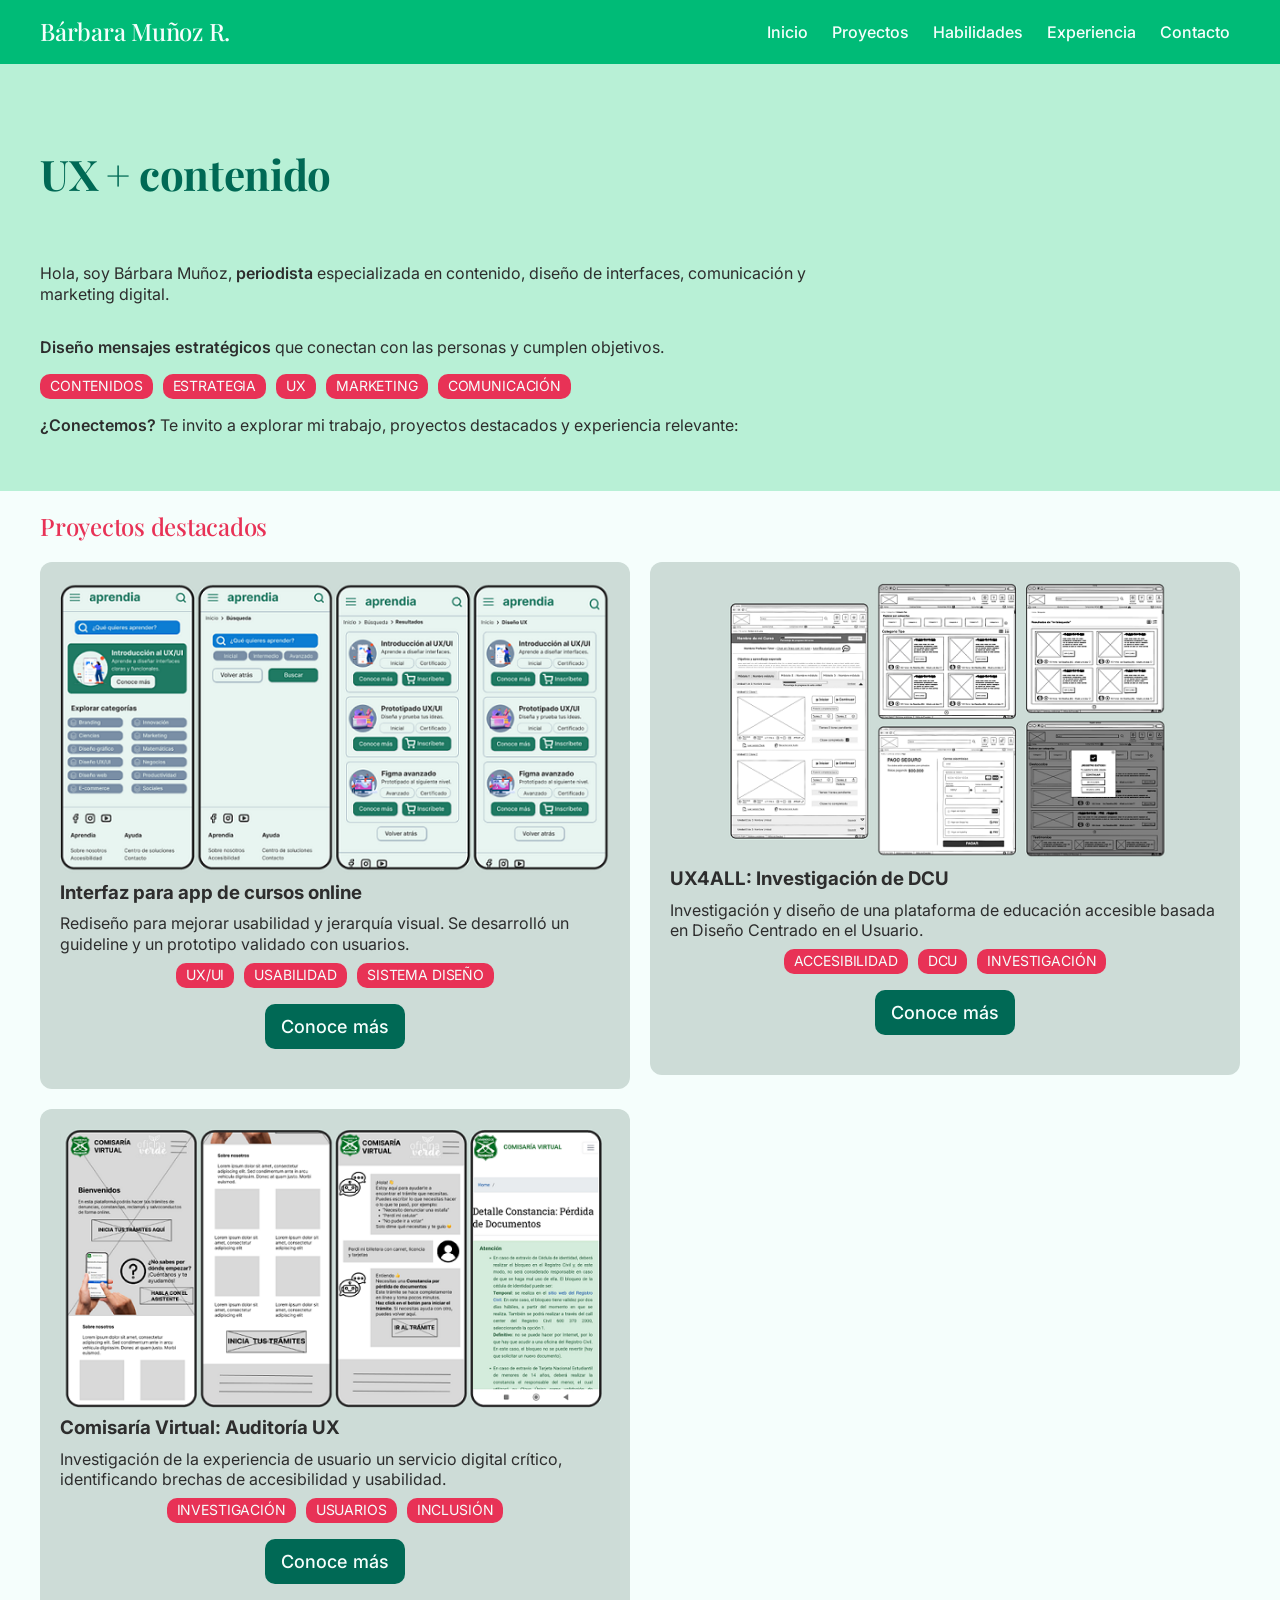
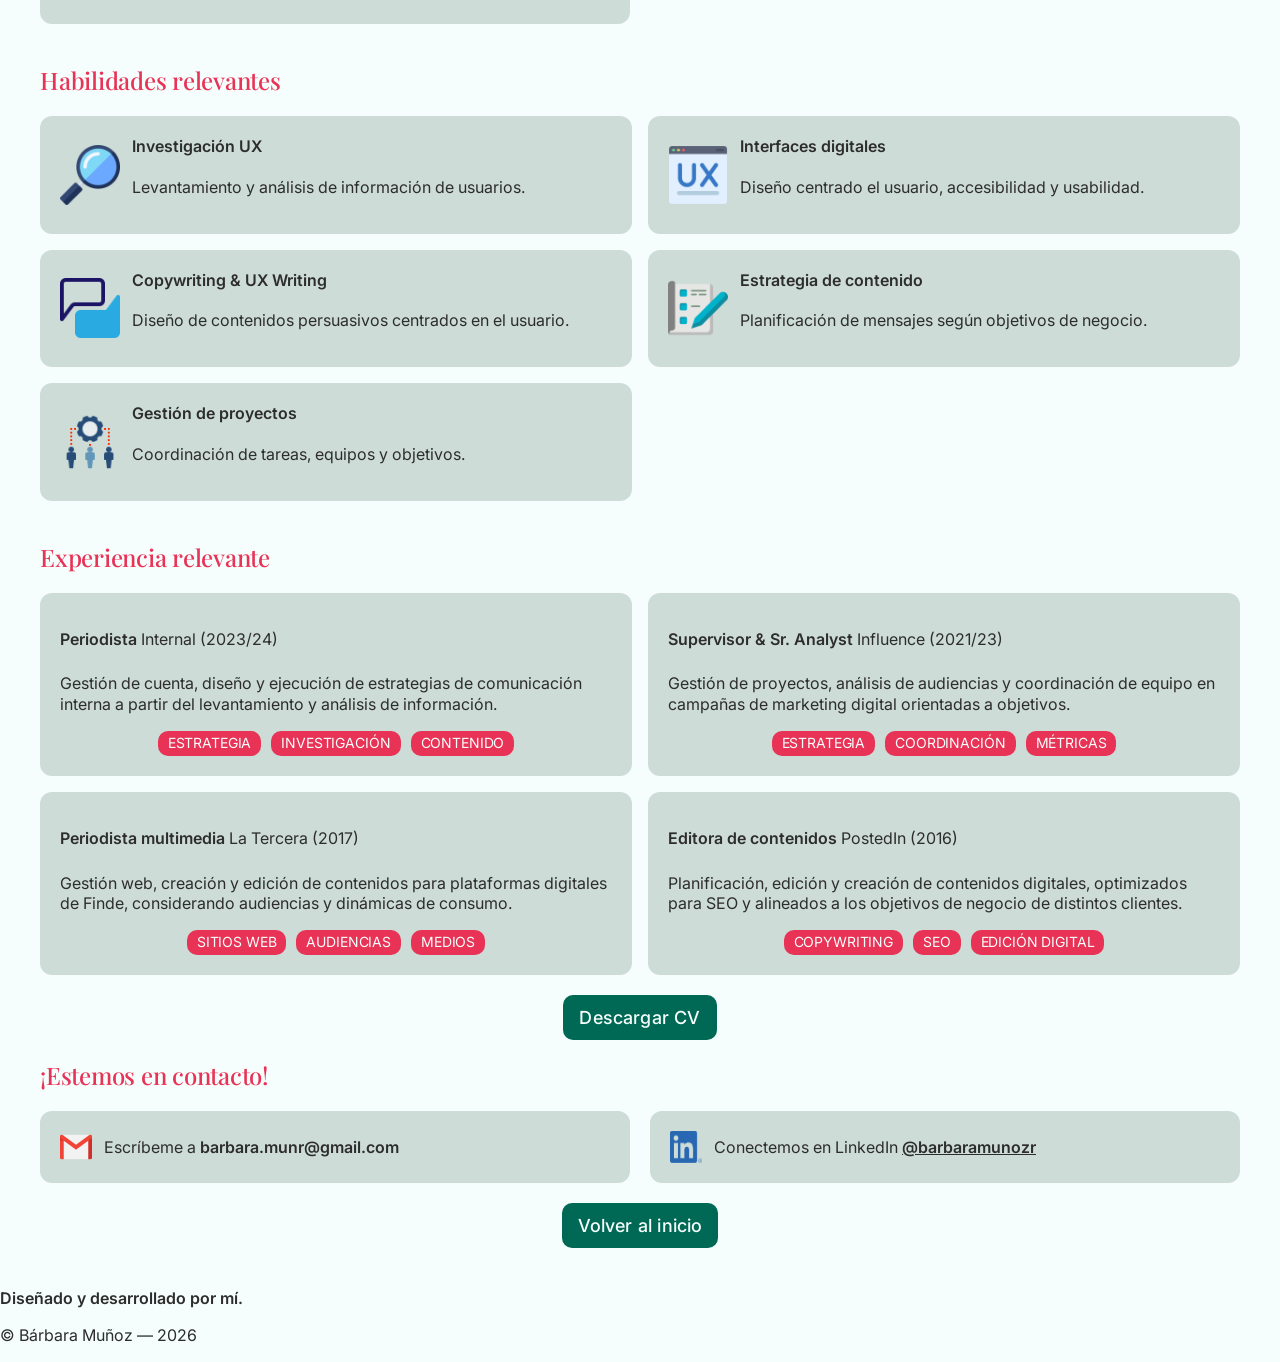
==== commit 371f8c94: "index.html" ====
--- a/index.html
+++ b/index.html
@@ -270,275 +270,3 @@
 
 </body>
 </html>
-<!DOCTYPE html>
-<html lang="es">
-<head>
-    <meta charset="UTF-8">
-    <meta name="viewport" content="width=device-width, initial-scale=1.0">
-
-    <link rel="stylesheet" href="styles.css">
-
- <link href="https://fonts.googleapis.com/css2?family=Playfair+Display:wght@400;500;600&display=swap" rel="stylesheet">
-<link href="https://fonts.googleapis.com/css2?family=Inter:wght@400;500;600&display=swap" rel="stylesheet">
-   
-
-    <title>Portafolio de Bárbara Muñoz</title>
-</head>
-
-
-<body>
-    <!-- HEADER -->
-    <header>
-
-        <h2>Bárbara Muñoz R.</h2>
-
-    <button class="menu-toggle">☰</button>
-
-    <nav class="menu">
-        <a href="#">Inicio</a>
-        <a href="#proyectos">Proyectos</a>
-        <a href="#habilidades">Habilidades</a>
-        <a href="#experiencia">Experiencia</a>
-        <a href="#contacto">Contacto</a>
-    </nav>
-
-    </header>
-<section class="bloque-superior">
-
-
-    <article class="intro">
-        <h1>UX + contenido</h1>
-    </article>
-        <p>
-            Hola, soy Bárbara Muñoz, <strong>periodista</strong> especializada en contenido, diseño de interfaces, comunicación y marketing digital.
-        </p>
-        <p>
-            <strong>Diseño mensajes estratégicos</strong> que conectan con las personas y cumplen objetivos.
-        </p>
-
-<ul class="etiquetas">
-    <li>CONTENIDOS</li>
-    <li>ESTRATEGIA</li>
-    <li>UX</li>
-    <li>MARKETING</li>
-    <li>COMUNICACIÓN</li>
-
-</ul>
-
-    <p><strong>¿Conectemos?</strong> Te invito a explorar mi trabajo, proyectos destacados y experiencia relevante:</p>
-   
-</section>
-
-    <!-- PROYECTOS -->
-    <section id="proyectos">
-        <h2>Proyectos destacados</h2>
-
-        <div class="grid-proyectos">
-        <article class="tarjeta-proyecto">
-            <img src="modulo5.png" alt="Proyecto app cursos">
-            <h3>Interfaz para app de cursos online</h3>
-            <p>Rediseño para mejorar usabilidad y jerarquía visual. Se desarrolló un guideline y un prototipo validado con usuarios.</p>
-            <ul class="etiquetas">
-                <li>UX/UI</li>
-                <li>USABILIDAD</li>
-                <li>SISTEMA DISEÑO</li>
-            </ul>
-<button onclick="window.open('https://drive.google.com/file/d/1dMnfABKCxMQILFH2_orsp6224qKNbtXE/view', '_blank')">
-  Conoce más
-</button>
-        </article>
-
-
-              <article class="tarjeta-proyecto">
-            <img src="modulo3.png" alt="Proyecto UX4ALL">
-            <h3>UX4ALL: Investigación de DCU</h3>
-            <p>Investigación y diseño de una plataforma de educación accesible basada en Diseño Centrado en el Usuario.</p>
-            <ul class="etiquetas">
-                <li>ACCESIBILIDAD</li>
-                <li>DCU</li>
-                <li>INVESTIGACIÓN</li>
-            </ul>
-<button onclick="window.open('https://drive.google.com/file/d/1fn6Yfd3RJwA03Gz-AAXB3MqJQAAsEJdB/view?usp=drive_link', '_blank')">
-  Conoce más
-</button>
-        </article>
-
-
-        <article class="tarjeta-proyecto">
-            <img src="modulo2.png" alt="Proyecto Comisaría Virtual">
-            <h3>Comisaría Virtual: Auditoría UX</h3>
-            <p>Investigación de la experiencia de usuario un servicio digital crítico, identificando brechas de accesibilidad y usabilidad.</p>
-            <ul class="etiquetas">
-            <li>INVESTIGACIÓN</li>
-                <li>USUARIOS</li>
-                <li>INCLUSIÓN</li>
-            </ul>
-<button onclick="window.open('https://drive.google.com/file/d/1tI32Pw6n34XSpLmzoi57oPA5cVJxkvDn/view?usp=drive_link', '_blank')">
-  Conoce más
-</button>
-        </article>
-        </div>
-    </section>
-<br>
-    <section id="habilidades">
-        <h2>Habilidades relevantes</h2>
-<div class="grid-habilidades">
-      
- <article class="tarjeta-habilidad">
-            <img src="lupa.png" alt="Investigación UX">
-
-            <div class="texto">
-                <p class="nombre">Investigación UX</p>
-                <p class="descripcion">Levantamiento y análisis de información de usuarios.</p>
-            </div>
-        </article>
-
-
-    <article class="tarjeta-habilidad">
-            <img src="interfaz-ux.png" alt="Interfaces digitales">
-
-            <div class="texto">
-                <p class="nombre">Interfaces digitales</p>
-                <p class="descripcion">Diseño centrado el usuario, accesibilidad y usabilidad.</p>
-            </div>
-        </article>
-
-        <article class="tarjeta-habilidad">
-            <img src="comunicaciones.png" alt="Copywriting">
-
-            <div class="texto">
-                <p class="nombre">Copywriting & UX Writing</p>
-                <p class="descripcion">Diseño de contenidos persuasivos centrados en el usuario.</p>
-            </div>
-        </article>
-
-        <article class="tarjeta-habilidad">
-            <img src="planificacion.png" alt="Estrategia de contenido">
-
-            <div class="texto">
-                <p class="nombre">Estrategia de contenido</p>
-                <p class="descripcion">Planificación de mensajes según objetivos de negocio.</p>
-            </div>
-        </article>
-
-        <article class="tarjeta-habilidad">
-            <img src="management.png" alt="Gestión de proyectos">
-
-            <div class="texto">
-                <p class="nombre">Gestión de proyectos</p>
-                <p class="descripcion">Coordinación de tareas, equipos y objetivos.</p>
-            </div>
-        </article>
-    </div>
-</section>
-<BR>
-
-    <!-- EXPERIENCIA -->
-    <section id="experiencia">
-        <h2>Experiencia relevante</h2>
-
-        <div class="grid-experiencia">
-            <article class="tarjeta tarjeta-experiencia">
-        <p class="experiencia-titulo">
-
-    Periodista <span>Internal (2023/24)</span>
-        </p>
-            <p>Gestión de cuenta, diseño y ejecución de estrategias de comunicación interna a partir del levantamiento y análisis de información.</p>
-            <ul class="etiquetas">
-                <li>ESTRATEGIA</li>
-                <li>INVESTIGACIÓN</li>
-                <li>CONTENIDO</li>
-            </ul>
-        </article>
-
-            <article class="tarjeta tarjeta-experiencia">
-        <p class="experiencia-titulo">
-
-            Supervisor & Sr. Analyst <span>Influence (2021/23)</span></p>
-            <p>Gestión de proyectos, análisis de audiencias y coordinación de equipo en campañas de marketing digital orientadas a objetivos.</p>
-            <ul class="etiquetas">
-                <li>ESTRATEGIA</li>
-                <li>COORDINACIÓN</li>
-                <li>MÉTRICAS</li>
-            </ul>
-        </article>
-
-            <article class="tarjeta tarjeta-experiencia">
-        <p class="experiencia-titulo">
-
-            Periodista multimedia <span>La Tercera (2017)</span></p>
-            <p>Gestión web, creación y edición de contenidos para plataformas digitales de Finde, considerando audiencias y dinámicas de consumo.</p>
-            <ul class="etiquetas">
-                <li>SITIOS WEB</li>
-                <li>AUDIENCIAS</li>
-                <li>MEDIOS</li>
-            </ul>
-        </article>
-
-            <article class="tarjeta tarjeta-experiencia">
-        <p class="experiencia-titulo">
-
-            Editora de contenidos <span>PostedIn (2016)</span></p>
-            <p>Planificación, edición y creación de contenidos digitales, optimizados para SEO y alineados a los objetivos de negocio de distintos clientes.</p>
-            <ul class="etiquetas">
-                <li>COPYWRITING</li>
-                <li>SEO</li>
-                <li>EDICIÓN DIGITAL</li>
-            </ul>
-        </article>
-        </div>
-    </section>
-
-    <section>
-<button onclick="location.href='https://drive.google.com/file/d/1GNaM09VNSzT05lglBmYR1rgbzAfA92Ha/view?usp=drive_link'" target="_blank">
-  Descargar CV
-</button>
-    </section>
-
-    <!-- CONTACTO -->
-
-<section id="contacto">
-    <h2>¡Estemos en contacto!</h2>
-
-    <div class="grid-contacto">
-
-        <article class="tarjeta-contacto">
-            <img src="gmail.png" alt="Email">
-            <p>Escríbeme a <b>barbara.munr@gmail.com</b></p>
-        </article>
-
-        <article class="tarjeta-contacto">
-            <img src="LI-In-Bug.png" alt="LinkedIn">
-            <p>
-                Conectemos en LinkedIn 
-                <a href="https://www.linkedin.com/in/barbaramunozr/" target="_blank">
-                    <b><u>@barbaramunozr</u></b>
-                </a>
-            </p>
-        </article>
-
-    </div>
-</section>
-
-<button onclick="window.scrollTo(0, 0)">Volver al inicio</button>
-
-
-    <!-- FOOTER -->
-    <footer>
-
-        <p><strong>Diseñado y desarrollado por mí.</strong></p>
-        <p>© Bárbara Muñoz — 2026</p>
-    </footer>
-
-
-<script>
-    const toggle = document.querySelector(".menu-toggle");
-    const menu = document.querySelector(".menu");
-
-    toggle.addEventListener("click", () => {
-        menu.classList.toggle("active");
-    });
-</script>
-
-</body>
-</html>
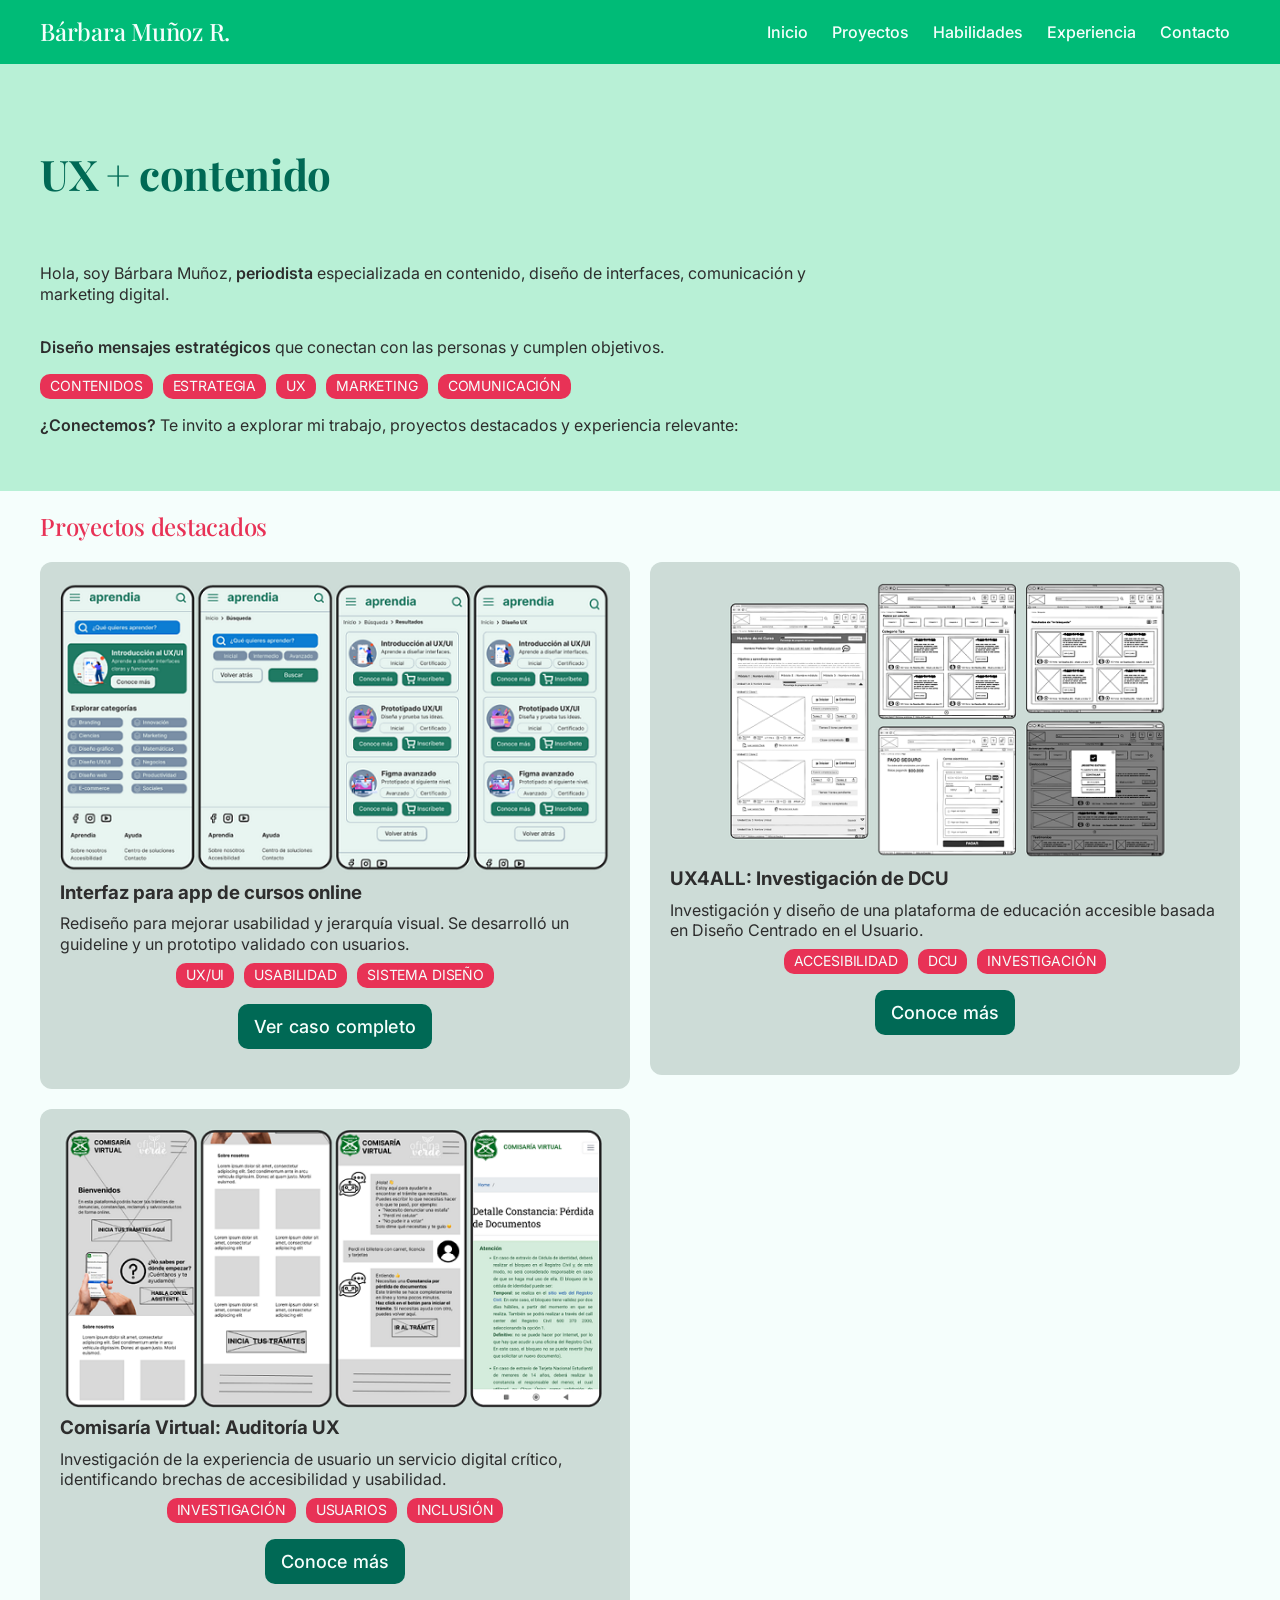
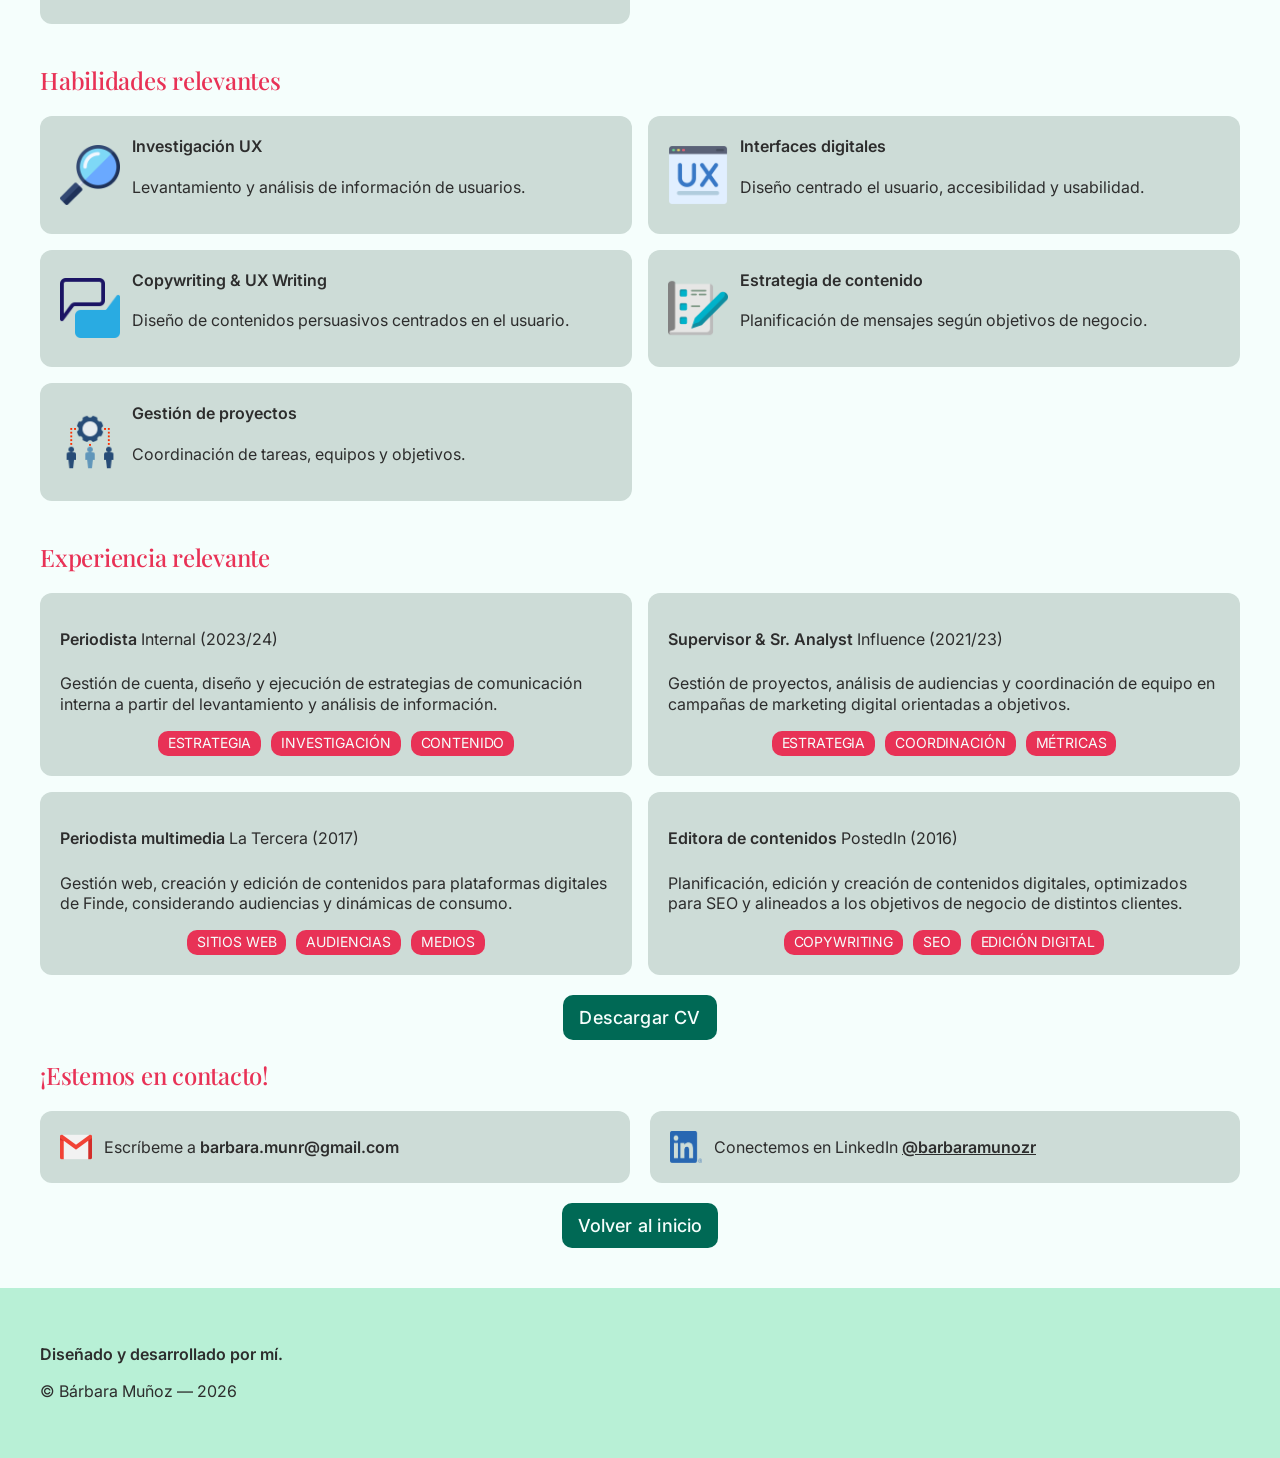
==== commit b5846f40: "index.html" ====
--- a/index.html
+++ b/index.html
@@ -71,8 +71,8 @@
                 <li>USABILIDAD</li>
                 <li>SISTEMA DISEÑO</li>
             </ul>
-<button onclick="window.open('https://drive.google.com/file/d/1dMnfABKCxMQILFH2_orsp6224qKNbtXE/view', '_blank')">
-  Conoce más
+<button onclick="window.open('https://barbaramunr.github.io/barbaramunr/caso.html', '_blank')">
+  Ver caso completo
 </button>
         </article>
 
--- a/styles.css
+++ b/styles.css
@@ -525,5 +525,17 @@
 }
 
 footer {
+    width: 100%;
     margin-top: 40px;
-}
+    padding: 40px; 
+    box-sizing: border-box;
+    background-color: #B8F0D6;
+    text-align: left; 
+}
+
+@media (max-width: 768px) {
+    footer {
+        padding: 40px 20px; 
+    }
+}
+
